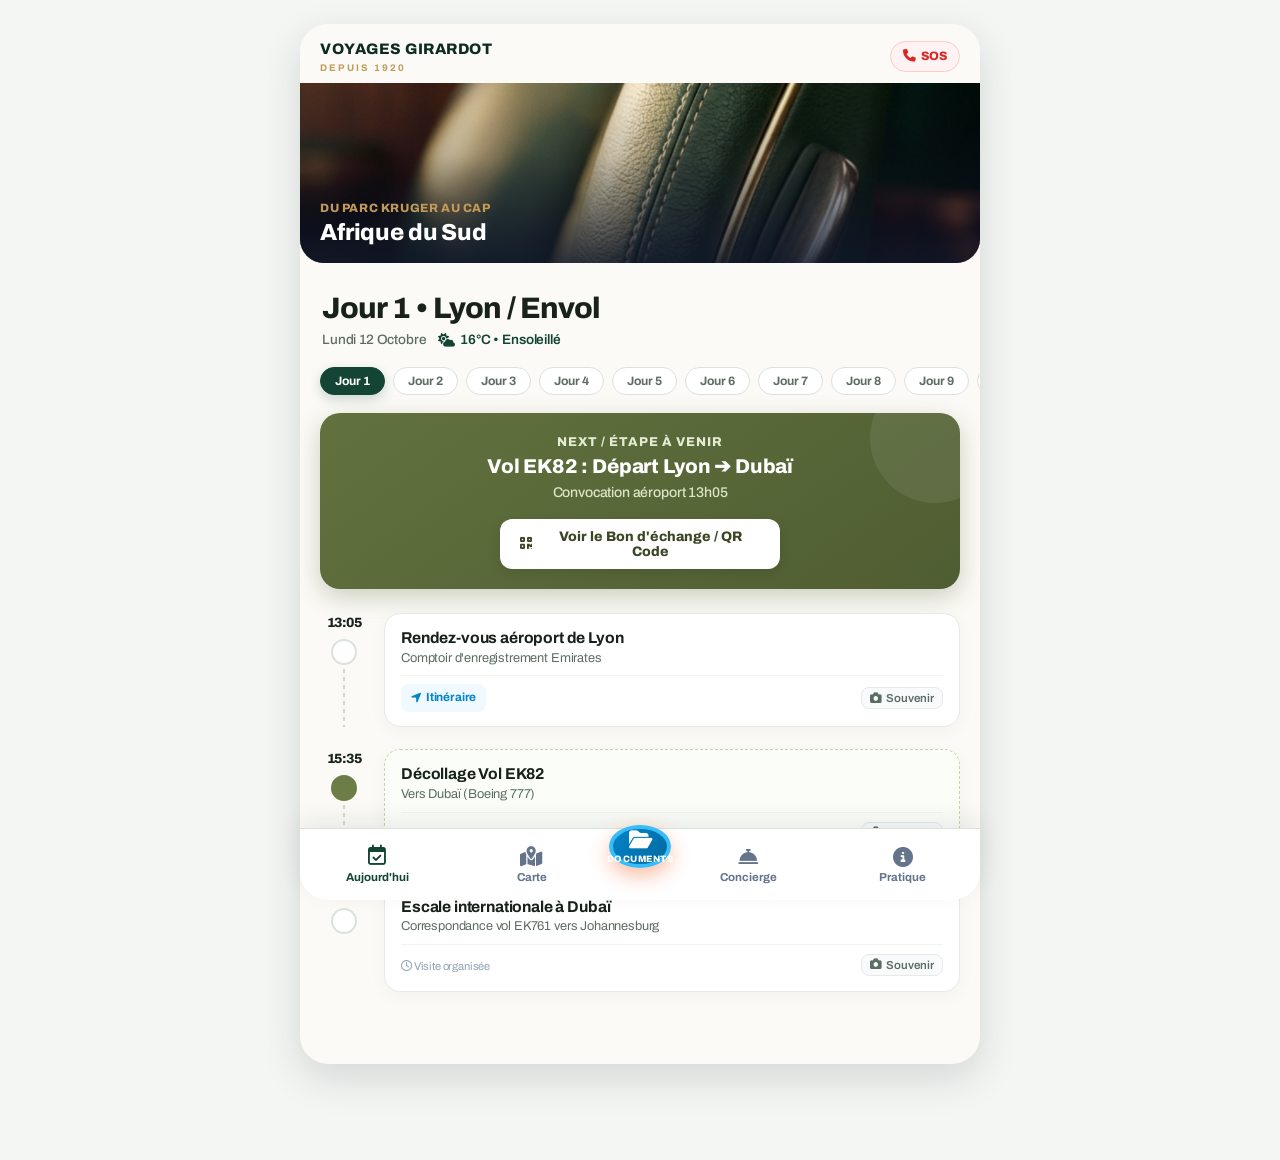
==== index.html @ b2ba8322 "feat(croisiere): integration multi-compagnies automatique (Costa, MSC, CroisiEurope, Ponant, Grands " ====
<!DOCTYPE html>
<html lang="fr">
<head>
  <meta charset="UTF-8">
  <meta name="viewport" content="width=device-width, initial-scale=1.0, maximum-scale=1.0, user-scalable=no">
  <title>Carnet de Voyage — Voyages Girardot</title>
  <link rel="manifest" href="manifest.json">
  <link rel="icon" type="image/svg+xml" href="icon-girardot.svg">
  <link rel="icon" type="image/png" sizes="192x192" href="icon-192.png">
  <link rel="apple-touch-icon" sizes="192x192" href="icon-192.png">
  <meta name="theme-color" content="#144534">
  <meta name="apple-mobile-web-app-capable" content="yes">
  <meta name="apple-mobile-web-app-status-bar-style" content="black-translucent">
  <meta name="referrer" content="no-referrer-when-downgrade">
  <link rel="preconnect" href="https://fonts.googleapis.com">
  <link rel="preconnect" href="https://fonts.gstatic.com" crossorigin>
  <link href="https://fonts.googleapis.com/css2?family=Archivo:wght@300;400;500;600;700;800&display=swap" rel="stylesheet">
  <!-- Leaflet CSS -->
  <link rel="stylesheet" href="https://unpkg.com/leaflet@1.9.4/dist/leaflet.css" />
  <!-- Font Awesome -->
  <link rel="stylesheet" href="https://cdnjs.cloudflare.com/ajax/libs/font-awesome/6.5.1/css/all.min.css" />
  <link rel="stylesheet" href="style.css">
</head>
<body>

  <div class="app-container">

    <!-- Top Minimal Branding & Emergency Row -->
    <header class="editorial-topbar">
      <a href="#" class="brand-minimal" onclick="switchMainTab('tab-today'); return false;">
        <div>
          <div class="logo-text">Voyages Girardot</div>
          <span class="logo-sub">DEPUIS 1920</span>
        </div>
      </a>
      <div class="top-right-actions">
        <a href="#sos" class="sos-badge" onclick="switchMainTab('tab-pratique'); return false;" title="Assistance et urgence 24/7">
          <i class="fa-solid fa-phone"></i> SOS
        </a>
      </div>
    </header>

    <!-- MAIN VIEWS -->
    <main>

      <!-- 1. VUE "AUJOURD'HUI" : ÉDITORIAL MAGAZINE DU JOUR (RÉFÉRENCE PHOTO) -->
      <section id="tab-today" class="tab-page-view active">
        
        <!-- Bannière Couverture Destination Générale (Haut de page) -->
        <div id="destination-hero-banner" style="display:none; position:relative; width:100%; height:180px; overflow:hidden; border-radius:0 0 24px 24px; box-shadow:var(--shadow-sm); margin-bottom:12px;">
          <img id="destination-hero-img" src="" alt="Destination" style="width:100%; height:100%; object-fit:cover;">
          <div style="position:absolute; inset:0; background:linear-gradient(to top, rgba(15,23,42,0.85) 0%, rgba(15,23,42,0.2) 60%, rgba(0,0,0,0) 100%); display:flex; flex-direction:column; justify-content:flex-end; padding:16px 20px;">
            <div id="destination-hero-sub" style="color:var(--accent-gold); font-size:0.75rem; font-weight:800; text-transform:uppercase; letter-spacing:0.05em; margin-bottom:2px;"></div>
            <h1 id="destination-hero-title" style="color:white; font-size:1.45rem; font-weight:800; margin:0; line-height:1.2;"></h1>
          </div>
        </div>

        <!-- Titre Editorial du Jour -->
        <div class="day-focus-header">
          <div>
            <h1 class="day-focus-headline" id="day-headline">Jour 1 • Lyon</h1>
            <div class="day-focus-meta">
              <span id="day-date-text">Lundi 12 Octobre</span>
              <span class="weather-pill" id="day-weather-pill"><i class="fa-solid fa-cloud-sun"></i> 22°C • 14:15</span>
            </div>
          </div>
        </div>

        <!-- Photo d'illustration de l'étape sélectionnée (Jour en cours) -->
        <div id="day-focus-photo-box" style="display:none; margin:4px 20px 14px; border-radius:16px; overflow:hidden; position:relative; max-height:220px; box-shadow:0 4px 14px rgba(0,0,0,0.08);">
          <img id="day-focus-photo-img" src="" alt="Étape" style="width:100%; height:200px; object-fit:cover; display:block;">
          <div id="day-focus-photo-caption" style="position:absolute; bottom:0; left:0; right:0; background:linear-gradient(to top, rgba(0,0,0,0.7), transparent); padding:8px 14px; color:white; font-size:0.8rem; font-weight:700;"></div>
        </div>

        <!-- Sélecteur rapide des jours -->
        <div class="day-selector-scroll" id="days-pill-strip"></div>

        <!-- Carte Événement Clé "NEXT / À VENIR" (Olive Green) -->
        <div class="next-event-card" id="next-event-box">
          <div class="next-tag">NEXT / ÉTAPE À VENIR</div>
          <h2 class="next-event-title" id="next-title">Envol pour Johannesburg</h2>
          <div class="next-event-sub" id="next-sub">Convocation à l'aéroport de Lyon (13h05)</div>
          <button class="btn-qr-action" id="btn-show-qr">
            <i class="fa-solid fa-qrcode"></i> Voir le Bon d'échange / QR Code
          </button>
        </div>

        <!-- Fil du Jour / Timeline Style Magazine -->
        <div class="timeline-stream-container" id="timeline-stream"></div>

      </section>

      <!-- 2. VUE "CIRCUIT COMPLET" (Tous les jours en un coup d'œil) -->
      <section id="tab-programme" class="tab-page-view" style="padding: 16px 20px;">
        <div style="display:flex; justify-content:space-between; align-items:center; margin-bottom:16px;">
          <h2 style="font-size:1.3rem; font-weight:800; color:var(--primary-dark);">
            <i class="fa-solid fa-route" style="color:var(--accent-gold); margin-right:6px;"></i> Circuit complet
          </h2>
          <span id="total-days-badge" style="font-size:0.75rem; background:#e2e8f0; padding:4px 10px; border-radius:12px; font-weight:700;"></span>
        </div>
        <div id="full-days-container"></div>
      </section>

      <!-- 3. VUE "MA CARTE" (Leaflet interactive + Tracé des vols) -->
      <section id="tab-carte" class="tab-page-view" style="padding: 16px 20px;">
        <div style="margin-bottom:12px;">
          <h2 style="font-size:1.3rem; font-weight:800; color:var(--primary-dark); margin-bottom:4px;">
            <i class="fa-solid fa-map-location-dot" style="color:var(--accent-gold); margin-right:6px;"></i> Carte du Voyage
          </h2>
          <p style="font-size:0.82rem; color:var(--text-muted);">
            Localisation précise des étapes, hôtels et liaisons aériennes intérieures.
          </p>
        </div>

        <div class="map-filters">
          <button class="filter-btn active" data-filter="all"><i class="fa-solid fa-layer-group"></i> Tout</button>
          <button class="filter-btn" data-filter="itinerary"><i class="fa-solid fa-route"></i> Étapes</button>
          <button class="filter-btn" data-filter="flights"><i class="fa-solid fa-plane"></i> Vols intérieurs</button>
          <button class="filter-btn" data-filter="hotels"><i class="fa-solid fa-bed"></i> Hébergement</button>
          <button class="filter-btn" data-filter="freetime"><i class="fa-solid fa-star"></i> Coups de cœur</button>
        </div>

        <div id="travel-map"></div>

        <div style="margin-top:14px; padding:12px; background:white; border-radius:var(--radius-sm); font-size:0.8rem; color:#475569; border:1px solid var(--border-light);">
          <i class="fa-solid fa-location-arrow" style="color:#0284c7; margin-right:4px;"></i>
          <strong>Guidage GPS :</strong> Cliquez sur n'importe quel repère pour lancer directement votre itinéraire sur Google Maps, Waze ou Apple Plans.
        </div>
      </section>

      <!-- 4. VUE "MES SOUVENIRS / TEMPS LIBRE" (Capture de photos et carnet) -->
      <section id="tab-souvenirs" class="tab-page-view" style="padding: 16px 20px;">
        <div style="display:flex; justify-content:space-between; align-items:center; margin-bottom:12px;">
          <h2 style="font-size:1.3rem; font-weight:800; color:var(--primary-dark);">
            <i class="fa-solid fa-images" style="color:var(--accent-gold); margin-right:6px;"></i> Mes Souvenirs
          </h2>
          <button id="add-souvenir-btn" class="btn-entry-gps" style="background:var(--primary-color); color:white; padding:6px 14px;">
            <i class="fa-solid fa-camera"></i> Ajouter une photo
          </button>
        </div>
        <p style="font-size:0.82rem; color:var(--text-muted); margin-bottom:16px;">
          Vos clichés et anecdotes capturés pendant votre périple (conservés sur votre smartphone).
        </p>

        <!-- Zone de saisie d'un nouveau souvenir -->
        <input type="file" id="camera-file-input" accept="image/*" style="display:none;">

        <!-- Galerie des souvenirs -->
        <div class="souvenirs-grid" id="souvenirs-list"></div>

        <!-- Coups de cœur & Suggestions temps libre -->
        <h3 style="font-size:1.1rem; font-weight:800; color:var(--primary-dark); margin:28px 0 10px;">
          <i class="fa-solid fa-heart" style="color:#ef4444; margin-right:6px;"></i> Coups de cœur de nos guides
        </h3>
        <div id="freetime-compact-container"></div>
      </section>

      <!-- 5. VUE "CONCIERGERIE IA & TEMPS LIBRE" (100% Hors-Ligne & Embarquée) -->
      <section id="tab-conciergerie" class="tab-page-view" style="padding: 16px 20px;">
        
        <div class="concierge-hero-header">
          <span class="concierge-badge"><i class="fa-solid fa-sparkles"></i> Service Concierge Girardot</span>
          <h2 style="font-size:1.45rem; font-weight:800; line-height:1.2; margin-bottom:4px;">Conciergerie Personnelle</h2>
          <p style="font-size:0.84rem; color:#d1e0d7;">
            Recommandations sur-mesure de nos guides pour vos moments de liberté.
          </p>
        </div>

        <div class="concierge-offline-notice">
          <i class="fa-solid fa-shield-halved"></i>
          <span>100% Embarqué • Fonctionne sans connexion Internet</span>
        </div>

        <!-- Barre de Recherche Intelligente (Voix & Texte) -->
        <div style="background:white; border-radius:18px; padding:6px 8px 6px 14px; box-shadow:var(--shadow-subtle); border:1px solid var(--border-color); display:flex; align-items:center; gap:8px; margin-bottom:14px;">
          <i class="fa-solid fa-magnifying-glass" style="color:var(--text-muted); font-size:0.95rem;"></i>
          <input type="text" id="concierge-query-input" placeholder="Ex: Restaurant de poissons demain soir à 19h..." style="border:none; outline:none; font-family:inherit; font-size:0.86rem; flex:1; background:transparent;">
          <button id="concierge-mic-btn" style="background:#f1f5f9; border:none; width:36px; height:36px; border-radius:50%; color:var(--primary-color); display:flex; align-items:center; justify-content:center; cursor:pointer;" title="Parler au micro">
            <i class="fa-solid fa-microphone"></i>
          </button>
          <button id="concierge-send-btn" style="background:var(--primary-color); border:none; width:36px; height:36px; border-radius:50%; color:white; display:flex; align-items:center; justify-content:center; cursor:pointer;" title="Envoyer">
            <i class="fa-solid fa-arrow-right"></i>
          </button>
        </div>

        <!-- Suggestion de questions rapides -->
        <div id="concierge-quick-suggestions" style="display:flex; gap:6px; overflow-x:auto; padding-bottom:8px; margin-bottom:14px; scrollbar-width:none;">
          <button class="day-pill-btn" style="font-size:0.72rem; padding:4px 10px;" onclick="setConciergeExample('Comment prendre le métro et acheter un pass transport ?')">🚇 Métro, Bus & Pass</button>
          <button class="day-pill-btn" style="font-size:0.72rem; padding:4px 10px;" onclick="setConciergeExample('Où manger le meilleur burger ?')">🍔 Meilleur Burger</button>
          <button class="day-pill-btn" style="font-size:0.72rem; padding:4px 10px;" onclick="setConciergeExample('Trouver un restaurant végétarien ou végane')">🥗 Végétarien & Bio</button>
          <button class="day-pill-btn" style="font-size:0.72rem; padding:4px 10px;" onclick="setConciergeExample('Un restaurant asiatique ou des dim sum')">🥢 Asiatique & Dim Sum</button>
          <button class="day-pill-btn" style="font-size:0.72rem; padding:4px 10px;" onclick="setConciergeExample('Une table gastronomique ou étoilée')">⭐ Gastronomique / Étoilé</button>
          <button class="day-pill-btn" style="font-size:0.72rem; padding:4px 10px;" onclick="setConciergeExample('Où manger du poisson ou des fruits de mer ?')">🐟 Poissons & Fruits de mer</button>
          <button class="day-pill-btn" style="font-size:0.72rem; padding:4px 10px;" onclick="setConciergeExample('Où trouver un rooftop avec vue ?')">🍸 Rooftop avec vue</button>
        </div>

        <!-- Bulle d'accueil IA -->
        <div class="concierge-welcome-bubble" id="concierge-main-bubble">
          <div class="concierge-avatar">
            <i class="fa-solid fa-robot"></i>
          </div>
          <div>
            <div class="concierge-prompt-title" id="concierge-welcome-title">Comment puis-je vous aider ?</div>
            <div class="concierge-prompt-sub" id="concierge-welcome-sub">
              Posez votre question à voix haute ou par écrit, ou explorez nos sélections ci-dessous :
            </div>
          </div>
        </div>

        <!-- Thématiques clés -->
        <div class="concierge-themes-grid" id="concierge-themes-list"></div>

        <!-- Résultats de la conciergerie -->
        <div id="concierge-results-container" style="display:none;">
          <div style="display:flex; justify-content:space-between; align-items:center; margin-bottom:12px;">
            <h3 id="concierge-results-title" style="font-size:1.1rem; font-weight:800; color:var(--primary-dark);"></h3>
            <button onclick="resetConciergeView()" class="btn-entry-gps" style="background:#f1f5f9; color:#475569; font-size:0.75rem;">
              <i class="fa-solid fa-arrow-left"></i> Retour
            </button>
          </div>
          <div id="concierge-places-list"></div>
        </div>

      </section>

      <!-- 7. VUE "VOS DOCUMENTS DE VOYAGE" (Billets, Vouchers, Passeport, Visa & Scanner) -->
      <section id="tab-documents" class="tab-page-view" style="padding: 16px 20px;">
        <div style="display:flex; justify-content:space-between; align-items:center; margin-bottom:12px; flex-wrap:wrap; gap:10px;">
          <div>
            <h2 style="font-size:1.35rem; font-weight:800; color:var(--primary-dark); margin:0;">
              <i class="fa-solid fa-folder-closed" style="color:var(--accent-gold); margin-right:8px;"></i> Vos Documents de Voyage
            </h2>
            <p style="font-size:0.82rem; color:var(--text-muted); margin:3px 0 0;">
              Billets d'avion, vouchers agence et vos pièces d'identité 100% hors-ligne.
            </p>
          </div>
          <button type="button" onclick="triggerClientDocScanner()" class="btn-entry-gps" style="background:#0284c7; color:white; padding:8px 16px; font-size:0.85rem; border:none; cursor:pointer; box-shadow:0 4px 12px rgba(2,132,199,0.3);">
            <i class="fa-solid fa-camera"></i> Scanner / Ajouter
          </button>
        </div>

        <!-- FILTRES PAR CATÉGORIE -->
        <div class="doc-filter-strip" style="display:flex; gap:8px; overflow-x:auto; padding-bottom:8px; margin-bottom:16px;">
          <button class="doc-filter-pill active" data-filter="all" onclick="filterClientDocuments('all')">Tous (<span id="count-docs-all">0</span>)</button>
          <button class="doc-filter-pill" data-filter="agency" onclick="filterClientDocuments('agency')">Voyage & Agence (<span id="count-docs-agency">0</span>)</button>
          <button class="doc-filter-pill" data-filter="flight" onclick="filterClientDocuments('flight')">✈️ Vols (<span id="count-docs-flight">0</span>)</button>
          <button class="doc-filter-pill" data-filter="voucher" onclick="filterClientDocuments('voucher')">🏨 Bons d'échange (<span id="count-docs-voucher">0</span>)</button>
          <button class="doc-filter-pill" data-filter="identity" onclick="filterClientDocuments('identity')">🛂 Passeport / CNI (<span id="count-docs-identity">0</span>)</button>
          <button class="doc-filter-pill" data-filter="visa" onclick="filterClientDocuments('visa')">📋 Visas (<span id="count-docs-visa">0</span>)</button>
          <button class="doc-filter-pill" data-filter="ticket" onclick="filterClientDocuments('ticket')">🎟️ Billets d'entrée (<span id="count-docs-ticket">0</span>)</button>
        </div>

        <!-- LISTE DES DOCUMENTS -->
        <div id="client-documents-list"></div>

        <!-- Input caché pour la prise de vue / import fichier du client -->
        <input type="file" id="client-doc-file-input" accept="image/*,.pdf" capture="environment" style="display:none;" onchange="handleClientDocFileSelected(event)">
      </section>

      <!-- 6. VUE "PRATIQUE & URGENCES" (Hôtels, Vols, Contacts SOS) -->
      <section id="tab-pratique" class="tab-page-view" style="padding: 16px 20px;">
        <h2 style="font-size:1.3rem; font-weight:800; color:var(--primary-dark); margin-bottom:16px;">
          <i class="fa-solid fa-circle-info" style="color:var(--accent-gold); margin-right:6px;"></i> Informations & Urgences
        </h2>
        
        <div id="alert-banner-box"></div>
        <div id="contacts-container"></div>
        <div id="flights-container" style="margin-top:20px;"></div>
        <div id="hotels-container" style="margin-top:20px;"></div>
        <div id="practical-container" style="margin-top:20px;"></div>
      </section>

    </main>

    <!-- FLOATING MAGAZINE BOTTOM NAVIGATION BAR -->
    <nav class="magazine-bottom-nav">
      <button class="nav-tab-btn active" data-tab="tab-today">
        <i class="fa-regular fa-calendar-check"></i>
        <span>Aujourd'hui</span>
      </button>

      <button class="nav-tab-btn" data-tab="tab-carte">
        <i class="fa-solid fa-map-location-dot"></i>
        <span>Carte</span>
      </button>

      <!-- Bouton central Documents de Voyage (Accès direct Billets & Scanner) -->
      <div class="center-capture-wrapper">
        <button class="center-capture-btn nav-tab-btn" data-tab="tab-documents" title="Vos Billets & Documents" style="border-color:#38bdf8; background:linear-gradient(135deg, #0284c7 0%, #0369a1 100%);">
          <i class="fa-solid fa-folder-open" style="font-size:1.3rem;"></i>
          <span>DOCUMENTS</span>
        </button>
      </div>

      <button class="nav-tab-btn" data-tab="tab-conciergerie">
        <i class="fa-solid fa-bell-concierge"></i>
        <span>Concierge</span>
      </button>

      <button class="nav-tab-btn" data-tab="tab-pratique">
        <i class="fa-solid fa-circle-info"></i>
        <span>Pratique</span>
      </button>
    </nav>

    <!-- QR CODE / VOUCHER MODAL DIALOG -->
    <div class="qr-modal-backdrop" id="qr-modal">
      <div class="qr-modal-sheet">
        <h3 id="qr-modal-title">Votre Bon de Voyage</h3>
        <p id="qr-modal-sub">Présentez ce QR Code au guide ou au comptoir d'enregistrement</p>
        <div class="qr-box">
          <img id="qr-modal-img" src="" alt="QR Code d'accès">
        </div>
        <button class="btn-close-modal" onclick="closeQrModal()">Fermer</button>
      </div>
    </div>

    <!-- TRANSIT / METRO MAP FULLSCREEN LIGHTBOX MODAL -->
    <div class="qr-modal-backdrop" id="transit-map-modal" onclick="if(event.target === this) closeTransitMapModal()" style="display:none; z-index:9999; background:rgba(15,23,42,0.85); backdrop-filter:blur(6px); align-items:center; justify-content:center; padding:12px;">
      <div style="background:#ffffff; border-radius:18px; width:100%; max-width:960px; max-height:92vh; display:flex; flex-direction:column; overflow:hidden; box-shadow:0 25px 50px -12px rgba(0,0,0,0.4);">
        <div style="display:flex; justify-content:space-between; align-items:center; padding:14px 20px; background:#0f172a; color:#ffffff; border-bottom:1px solid #334155;">
          <div style="display:flex; align-items:center; gap:10px;">
            <div style="background:#0284c7; width:34px; height:34px; border-radius:8px; display:flex; align-items:center; justify-content:center; color:#ffffff;">
              <i class="fa-solid fa-train-subway"></i>
            </div>
            <div>
              <h4 id="transit-map-modal-title" style="margin:0; font-size:1.05rem; font-weight:800; color:#ffffff;">Plan du Réseau de Métro & Transports</h4>
              <p style="margin:0; font-size:0.75rem; color:#94a3b8;">Consultez les lignes ou téléchargez le plan pour votre voyage hors-ligne</p>
            </div>
          </div>
          <div style="display:flex; align-items:center; gap:10px;">
            <a id="transit-map-modal-download-btn" href="#" download="plan-transports.png" target="_blank" rel="noopener noreferrer" class="btn-primary" style="background:#059669; color:#ffffff; text-decoration:none; padding:8px 14px; font-size:0.82rem; font-weight:700; border-radius:8px; display:inline-flex; align-items:center; gap:6px;">
              <i class="fa-solid fa-download"></i> Télécharger le plan
            </a>
            <button onclick="closeTransitMapModal()" style="background:#334155; border:none; color:#ffffff; width:34px; height:34px; border-radius:8px; cursor:pointer; font-size:1.1rem; display:flex; align-items:center; justify-content:center;">
              <i class="fa-solid fa-xmark"></i>
            </button>
          </div>
        </div>
        <div style="overflow:auto; padding:16px; background:#f8fafc; text-align:center; flex:1; max-height:calc(92vh - 75px); display:flex; align-items:center; justify-content:center;">
          <img id="transit-map-modal-img" src="" alt="Plan du métro" style="max-width:100%; height:auto; border-radius:10px; box-shadow:0 4px 15px rgba(0,0,0,0.08); object-fit:contain; cursor:zoom-in;" onclick="this.style.maxWidth = this.style.maxWidth === '100%' ? '200%' : '100%';" title="Cliquez pour zoomer / dézoomer">
        </div>
      </div>
    </div>

    <!-- DOCUMENT PREVIEW & FULLSCREEN QR LIGHTBOX MODAL -->
    <div class="qr-modal-backdrop" id="doc-viewer-modal" onclick="if(event.target === this) closeDocViewerModal()" style="display:none; z-index:9999; background:rgba(15,23,42,0.85); backdrop-filter:blur(6px); align-items:center; justify-content:center; padding:12px;">
      <div style="background:#ffffff; border-radius:18px; width:100%; max-width:620px; max-height:92vh; display:flex; flex-direction:column; overflow:hidden; box-shadow:0 25px 50px -12px rgba(0,0,0,0.4);">
        <div style="display:flex; justify-content:space-between; align-items:center; padding:14px 20px; background:#0f172a; color:#ffffff; border-bottom:1px solid #334155;">
          <div style="display:flex; align-items:center; gap:10px;">
            <div id="doc-modal-icon-badge" style="background:#0284c7; width:34px; height:34px; border-radius:8px; display:flex; align-items:center; justify-content:center; color:#ffffff;">
              <i class="fa-solid fa-ticket"></i>
            </div>
            <div>
              <h4 id="doc-modal-title" style="margin:0; font-size:1.05rem; font-weight:800; color:#ffffff;">Détails du Document</h4>
              <p id="doc-modal-sub" style="margin:0; font-size:0.75rem; color:#94a3b8;">Référence et titre de transport</p>
            </div>
          </div>
          <button onclick="closeDocViewerModal()" style="background:#334155; border:none; color:#ffffff; width:34px; height:34px; border-radius:8px; cursor:pointer; font-size:1.1rem; display:flex; align-items:center; justify-content:center;">
            <i class="fa-solid fa-xmark"></i>
          </button>
        </div>

        <div style="overflow-y:auto; padding:20px; background:#f8fafc; flex:1;">
          <!-- QR Code haute visibilité pour scanner au contrôle -->
          <div id="doc-modal-qr-container" style="background:white; border:1px solid #e2e8f0; border-radius:16px; padding:16px; text-align:center; margin-bottom:16px; box-shadow:0 2px 8px rgba(0,0,0,0.04);">
            <div style="font-size:0.75rem; font-weight:800; color:#0284c7; text-transform:uppercase; letter-spacing:0.5px; margin-bottom:6px;">
              <i class="fa-solid fa-qrcode"></i> À présenter aux bornes et contrôles
            </div>
            <img id="doc-modal-qr-img" src="" alt="QR Code" style="width:200px; height:200px; max-width:100%; border:1px solid #cbd5e1; border-radius:8px; padding:6px; background:white;">
            <div id="doc-modal-qr-text" style="font-family:monospace; font-size:0.8rem; font-weight:700; color:#334155; margin-top:6px; word-break:break-all;"></div>
          </div>

          <!-- Aperçu fichier ou photo jointe -->
          <div id="doc-modal-file-container" style="display:none; background:white; border:1px solid #e2e8f0; border-radius:16px; padding:12px; text-align:center; margin-bottom:16px;">
            <div style="font-size:0.75rem; font-weight:700; color:#64748b; margin-bottom:8px;">Document / Pièce jointe :</div>
            
            <!-- Affichage Image -->
            <img id="doc-modal-file-img" src="" alt="Aperçu document" style="max-width:100%; max-height:280px; border-radius:8px; object-fit:contain; cursor:zoom-in; display:none;" onclick="this.style.maxHeight = this.style.maxHeight === '280px' ? 'none' : '280px';" title="Cliquez pour agrandir">

            <!-- Affichage PDF / Fichier non-image -->
            <div id="doc-modal-pdf-box" style="display:none; padding:16px; background:#f8fafc; border-radius:10px; border:1px dashed #cbd5e1;">
              <i class="fa-solid fa-file-pdf" style="font-size:3rem; color:#dc2626; margin-bottom:10px; display:block;"></i>
              <div id="doc-modal-pdf-filename" style="font-weight:700; font-size:0.9rem; color:#1e293b; margin-bottom:8px;">Document PDF officiel</div>
              <button type="button" id="doc-modal-open-pdf-btn" class="btn-entry-gps" style="background:#0284c7; color:white; font-size:0.82rem; padding:6px 14px; border:none; cursor:pointer;">
                <i class="fa-solid fa-arrow-up-right-from-square"></i> Ouvrir en plein écran
              </button>
            </div>
          </div>

          <!-- Informations détaillées -->
          <div style="background:white; border:1px solid #e2e8f0; border-radius:16px; padding:14px; font-size:0.85rem; color:#334155; line-height:1.6;">
            <div id="doc-modal-beneficiary-row" style="margin-bottom:6px;"><strong>Bénéficiaire :</strong> <span id="doc-modal-beneficiary"></span></div>
            <div id="doc-modal-date-row" style="margin-bottom:6px;"><strong>Date / Validité :</strong> <span id="doc-modal-date"></span></div>
            <div id="doc-modal-notes-row" style="margin-bottom:6px;"><strong>Instructions :</strong> <span id="doc-modal-notes" style="color:#0f172a;"></span></div>
          </div>
        </div>

        <div style="padding:12px 20px; background:#ffffff; border-top:1px solid #e2e8f0; display:flex; justify-content:space-between; align-items:center; gap:10px;">
          <button id="doc-modal-delete-btn" type="button" style="display:none; background:#fee2e2; color:#dc2626; border:none; padding:8px 14px; border-radius:8px; font-weight:700; font-size:0.8rem; cursor:pointer;">
            <i class="fa-solid fa-trash"></i> Supprimer
          </button>
          <div style="display:flex; gap:8px; margin-left:auto;">
            <a id="doc-modal-download-btn" href="#" download="" target="_blank" rel="noopener noreferrer" class="btn-entry-gps" style="background:#059669; color:white; font-size:0.8rem; padding:8px 14px; text-decoration:none; display:none;">
              <i class="fa-solid fa-download"></i> Télécharger
            </a>
            <button onclick="closeDocViewerModal()" class="btn-entry-gps" style="background:#f1f5f9; color:#475569; font-size:0.8rem; padding:8px 16px; border:none; cursor:pointer;">
              Fermer
            </button>
          </div>
        </div>
      </div>
    </div>

    <!-- MODAL AJOUT / SCANNER DOCUMENT CLIENT -->
    <div class="qr-modal-backdrop" id="doc-add-modal" onclick="if(event.target === this) closeDocAddModal()" style="display:none; z-index:9999; background:rgba(15,23,42,0.85); backdrop-filter:blur(6px); align-items:center; justify-content:center; padding:12px;">
      <div style="background:#ffffff; border-radius:18px; width:100%; max-width:540px; max-height:92vh; display:flex; flex-direction:column; overflow:hidden; box-shadow:0 25px 50px -12px rgba(0,0,0,0.4);">
        <div style="display:flex; justify-content:space-between; align-items:center; padding:14px 20px; background:#0284c7; color:#ffffff;">
          <div style="display:flex; align-items:center; gap:8px;">
            <i class="fa-solid fa-camera" style="font-size:1.2rem;"></i>
            <div>
              <h4 style="margin:0; font-size:1.05rem; font-weight:800; color:#ffffff;">Ajouter un Document Personnel</h4>
              <p style="margin:0; font-size:0.75rem; color:#e0f2fe;">Reconnaissance automatique et sauvegarde 100% hors-ligne</p>
            </div>
          </div>
          <button onclick="closeDocAddModal()" style="background:rgba(255,255,255,0.2); border:none; color:#ffffff; width:30px; height:30px; border-radius:50%; cursor:pointer;">
            <i class="fa-solid fa-xmark"></i>
          </button>
        </div>

        <div style="overflow-y:auto; padding:20px; background:#f8fafc; flex:1;">
          <!-- Aperçu du scan / photo -->
          <div id="add-doc-preview-box" style="margin-bottom:14px; text-align:center; background:#ffffff; border:1px solid #cbd5e1; border-radius:12px; padding:10px;">
            <img id="add-doc-preview-img" src="" alt="Aperçu" style="max-height:160px; max-width:100%; border-radius:8px; object-fit:contain;">
          </div>

          <!-- Notification détection auto -->
          <div id="add-doc-ai-badge" style="background:#ecfdf5; border:1px solid #a7f3d0; color:#065f46; border-radius:10px; padding:8px 12px; font-size:0.78rem; font-weight:700; margin-bottom:12px; display:flex; align-items:center; gap:6px;">
            <i class="fa-solid fa-wand-magic-sparkles"></i> Type détecté automatiquement : <span id="add-doc-detected-label">Passeport</span>
          </div>

          <div style="margin-bottom:12px;">
            <label style="font-size:0.8rem; font-weight:700; color:#334155;">Type de document :</label>
            <select id="add-doc-type" class="form-control" style="font-size:0.85rem;" onchange="onManualDocTypeChange(this.value)">
              <option value="identity">🛂 Pièce d'identité (Passeport / CNI)</option>
              <option value="visa">📋 Visa électronique / Autorisation (ESTA, e-Visa)</option>
              <option value="flight">✈️ Billet d'avion / Carte d'embarquement</option>
              <option value="ticket">🎟️ Billet d'entrée / Réservation musée</option>
              <option value="voucher">🏨 Bon d'échange hôtel / véhicule</option>
              <option value="other">📁 Autre document personnel (Assurance, permis...)</option>
            </select>
          </div>

          <div style="margin-bottom:12px;">
            <label style="font-size:0.8rem; font-weight:700; color:#334155;">Titre ou Nom du document :</label>
            <input type="text" id="add-doc-title" class="form-control" placeholder="Ex: Mon Passeport biométrique" style="font-size:0.85rem;">
          </div>

          <div style="display:flex; gap:10px; margin-bottom:12px;">
            <div style="flex:1;">
              <label style="font-size:0.8rem; font-weight:700; color:#334155;">N° de document / Référence :</label>
              <input type="text" id="add-doc-ref" class="form-control" placeholder="Ex: 24AB12345" style="font-size:0.85rem;">
            </div>
            <div style="flex:1;">
              <label style="font-size:0.8rem; font-weight:700; color:#334155;">Date de validité / Expiration :</label>
              <input type="text" id="add-doc-date" class="form-control" placeholder="Ex: Expire le 15/05/2030" style="font-size:0.85rem;">
            </div>
          </div>

          <div style="margin-bottom:12px;">
            <label style="font-size:0.8rem; font-weight:700; color:#334155;">Code QR ou Code-barres associé (optionnel) :</label>
            <input type="text" id="add-doc-qr" class="form-control" placeholder="Texte extrait ou scanné pour afficher le QR" style="font-size:0.85rem;">
          </div>

          <div>
            <label style="font-size:0.8rem; font-weight:700; color:#334155;">Notes & Rappels personnels :</label>
            <input type="text" id="add-doc-notes" class="form-control" placeholder="Ex: Original rangé dans le sac cabine" style="font-size:0.85rem;">
          </div>
        </div>

        <div style="padding:14px 20px; background:#ffffff; border-top:1px solid #e2e8f0; display:flex; justify-content:flex-end; gap:10px;">
          <button type="button" onclick="closeDocAddModal()" class="btn-secondary" style="font-size:0.82rem; padding:8px 16px;">
            Annuler
          </button>
          <button type="button" onclick="saveNewClientDocument()" class="btn-entry-gps" style="background:#0284c7; color:white; font-size:0.85rem; padding:8px 20px; border:none; cursor:pointer; font-weight:700;">
            <i class="fa-solid fa-floppy-disk"></i> Enregistrer dans mon carnet
          </button>
        </div>
      </div>
    </div>

  </div>

  <!-- Leaflet JS -->
  <script src="https://unpkg.com/leaflet@1.9.4/dist/leaflet.js"></script>
  <!-- Data & Application Logic -->
  <script src="voyages/index_voyages.js"></script>
  <script src="data.js"></script>
  <script src="cruise_fleet.js"></script>
  <script src="app.js"></script>
</body>
</html>
---- style.css ----
:root {
  --primary-color: #144534;       /* Girardot signature deep forest green */
  --primary-light: #236c53;
  --primary-olive: #6c7d47;       /* Olive tone inspired by screenshot banner */
  --primary-olive-dark: #4b5830;
  --primary-dark: #0d2c21;
  --accent-gold: #c29958;         /* Elegant warm heritage gold */
  --accent-gold-light: #f7f1e6;
  --bg-app: #f4f6f4;
  --bg-card: #ffffff;
  --bg-sand: #fbfaf6;            /* Warm editorial paper tone */
  --text-main: #18221b;
  --text-muted: #5e6d63;
  --border-light: #e6eae6;
  --border-color: #dbe2dc;
  --orange-capture: #ff6a2b;
  --teal-ring: #06b6d4;
  --radius-xs: 8px;
  --radius-sm: 12px;
  --radius-md: 18px;
  --radius-lg: 26px;
  --radius-pill: 9999px;
  --shadow-subtle: 0 4px 18px rgba(15, 35, 25, 0.04);
  --shadow-card: 0 10px 30px rgba(15, 35, 25, 0.07);
  --shadow-float: 0 14px 40px rgba(15, 35, 25, 0.14);
}

* {
  box-sizing: border-box;
  margin: 0;
  padding: 0;
  font-family: 'Archivo', -apple-system, BlinkMacSystemFont, "Segoe UI", Roboto, sans-serif;
  -webkit-tap-highlight-color: transparent;
}

body {
  background-color: var(--bg-app);
  color: var(--text-main);
  line-height: 1.5;
  padding-bottom: 96px;
  min-height: 100vh;
  letter-spacing: -0.01em;
}

/* App Container */
.app-container {
  max-width: 680px; /* Refined magazine smartphone/tablet proportion */
  margin: 0 auto;
  position: relative;
  background-color: var(--bg-sand);
  min-height: 100vh;
  box-shadow: var(--shadow-float);
}

/* Minimal Top Branding bar */
.editorial-topbar {
  padding: 14px 20px 8px;
  display: flex;
  justify-content: space-between;
  align-items: center;
  background: var(--bg-sand);
  position: sticky;
  top: 0;
  z-index: 999;
}

.brand-minimal {
  display: flex;
  align-items: center;
  gap: 8px;
  text-decoration: none;
  color: var(--primary-dark);
}

.brand-minimal .logo-text {
  font-size: 0.95rem;
  font-weight: 800;
  letter-spacing: 0.5px;
  text-transform: uppercase;
}

.brand-minimal .logo-sub {
  font-size: 0.6rem;
  letter-spacing: 2px;
  color: var(--accent-gold);
  font-weight: 700;
  display: block;
}

.top-right-actions {
  display: flex;
  align-items: center;
  gap: 8px;
}

.sos-badge {
  background: #fef2f2;
  border: 1px solid #fecaca;
  color: #dc2626;
  font-size: 0.76rem;
  font-weight: 800;
  padding: 5px 12px;
  border-radius: var(--radius-pill);
  display: inline-flex;
  align-items: center;
  gap: 6px;
  text-decoration: none;
  transition: transform 0.15s ease, background 0.15s;
}

.sos-badge:hover {
  background: #fee2e2;
  transform: scale(1.03);
}

.sos-badge i {
  font-size: 0.8rem;
}

.admin-icon-btn {
  background: white;
  border: 1px solid var(--border-color);
  color: var(--text-muted);
  width: 30px;
  height: 30px;
  border-radius: 50%;
  display: flex;
  align-items: center;
  justify-content: center;
  font-size: 0.8rem;
  text-decoration: none;
}

/* DAY TITLE EDITORIAL HEADER (Inspiré de la photo utilisateur) */
.day-focus-header {
  padding: 16px 22px 10px;
  display: flex;
  justify-content: space-between;
  align-items: flex-start;
}

.day-focus-headline {
  font-size: 1.85rem;
  font-weight: 800;
  color: var(--text-main);
  line-height: 1.15;
  letter-spacing: -0.03em;
}

.day-focus-meta {
  font-size: 0.85rem;
  font-weight: 500;
  color: var(--text-muted);
  margin-top: 5px;
  display: flex;
  align-items: center;
  gap: 12px;
  flex-wrap: wrap;
}

.weather-pill {
  display: inline-flex;
  align-items: center;
  gap: 5px;
  color: var(--primary-color);
  font-weight: 600;
}

/* Day Selector Strip (Pour changer de jour si souhaité) */
.day-selector-scroll {
  display: flex;
  gap: 8px;
  padding: 6px 20px 14px;
  overflow-x: auto;
  scrollbar-width: none;
  -webkit-overflow-scrolling: touch;
}

.day-selector-scroll::-webkit-scrollbar {
  display: none;
}

.day-pill-btn {
  border: 1px solid var(--border-color);
  background: white;
  color: var(--text-muted);
  font-size: 0.76rem;
  font-weight: 700;
  padding: 6px 14px;
  border-radius: var(--radius-pill);
  cursor: pointer;
  white-space: nowrap;
  transition: all 0.2s ease;
}

.day-pill-btn.active {
  background: var(--primary-color);
  border-color: var(--primary-color);
  color: white;
  box-shadow: 0 4px 12px rgba(20, 69, 52, 0.2);
}

/* "NEXT / À VENIR" HERO CARD (Copie conforme style magazine de la photo) */
.next-event-card {
  margin: 4px 20px 20px;
  background: linear-gradient(145deg, #62723e 0%, #4f5d32 100%);
  color: white;
  border-radius: 20px;
  padding: 20px 22px;
  box-shadow: 0 8px 24px rgba(79, 93, 50, 0.28);
  text-align: center;
  position: relative;
  overflow: hidden;
}

.next-event-card::before {
  content: '';
  position: absolute;
  top: -40px;
  right: -40px;
  width: 130px;
  height: 130px;
  background: rgba(255, 255, 255, 0.08);
  border-radius: 50%;
}

.next-tag {
  font-size: 0.8rem;
  font-weight: 800;
  letter-spacing: 1px;
  text-transform: uppercase;
  color: #e5ecd3;
  margin-bottom: 2px;
}

.next-event-title {
  font-size: 1.25rem;
  font-weight: 800;
  margin-bottom: 4px;
  line-height: 1.2;
}

.next-event-sub {
  font-size: 0.88rem;
  color: #dce5c7;
  margin-bottom: 16px;
  font-weight: 500;
}

.btn-qr-action {
  background: #ffffff;
  color: #3b4624;
  border: none;
  font-size: 0.86rem;
  font-weight: 800;
  padding: 10px 20px;
  border-radius: var(--radius-sm);
  display: inline-flex;
  align-items: center;
  justify-content: center;
  gap: 8px;
  cursor: pointer;
  box-shadow: 0 4px 12px rgba(0,0,0,0.1);
  transition: transform 0.15s ease;
  width: 100%;
  max-width: 280px;
}

.btn-qr-action:active {
  transform: scale(0.98);
}

/* EDITORIAL TIMELINE STREAM */
.timeline-stream-container {
  padding: 4px 20px 30px;
}

.timeline-entry {
  display: flex;
  gap: 16px;
  position: relative;
  margin-bottom: 22px;
}

/* Ligne pointillée verticale */
.timeline-track-col {
  display: flex;
  flex-direction: column;
  align-items: center;
  width: 48px;
  flex-shrink: 0;
}

.timeline-time-label {
  font-size: 0.84rem;
  font-weight: 800;
  color: var(--text-main);
  margin-bottom: 6px;
  letter-spacing: -0.02em;
}

.timeline-node-icon {
  width: 26px;
  height: 26px;
  border-radius: 50%;
  display: flex;
  align-items: center;
  justify-content: center;
  font-size: 12px;
  background: white;
  border: 2px solid var(--border-color);
  color: var(--primary-olive);
  z-index: 2;
  transition: all 0.2s ease;
}

.timeline-node-icon.done {
  background: #eef7ee;
  border-color: #62723e;
  color: #62723e;
}

.timeline-node-icon.next {
  border: 2px solid var(--primary-olive);
  background: var(--primary-olive);
  color: white;
  animation: pulse-node 2.2s infinite;
}

@keyframes pulse-node {
  0%, 100% { box-shadow: 0 0 0 0 rgba(98, 114, 62, 0.4); }
  50% { box-shadow: 0 0 0 7px rgba(98, 114, 62, 0); }
}

.timeline-line-stem {
  flex: 1;
  width: 2px;
  background-image: linear-gradient(to bottom, #cfd8cf 50%, transparent 50%);
  background-size: 2px 8px;
  margin-top: 4px;
}

/* Timeline Content Card */
.timeline-content-card {
  flex: 1;
  background: white;
  border-radius: 16px;
  border: 1px solid var(--border-light);
  padding: 14px 16px;
  box-shadow: var(--shadow-subtle);
  position: relative;
}

.timeline-content-card.featured-next {
  border-color: #c7d5a5;
  background: #fbfdf9;
  border-style: dashed;
}

.entry-title {
  font-size: 0.98rem;
  font-weight: 700;
  color: var(--text-main);
  line-height: 1.25;
  margin-bottom: 2px;
}

.entry-subtitle {
  font-size: 0.8rem;
  color: var(--text-muted);
  line-height: 1.4;
  margin-bottom: 8px;
}

.entry-photo-wrapper {
  margin: 10px 0 6px;
  border-radius: 12px;
  overflow: hidden;
  height: 130px;
  position: relative;
  background: #e2e8f0;
}

.entry-photo-wrapper img {
  width: 100%;
  height: 100%;
  object-fit: cover;
  display: block;
}

.entry-actions-row {
  display: flex;
  align-items: center;
  justify-content: space-between;
  margin-top: 8px;
  padding-top: 8px;
  border-top: 1px solid #f1f4f1;
}

.btn-entry-gps {
  color: #0284c7;
  background: #f0f9ff;
  border: none;
  font-size: 0.74rem;
  font-weight: 700;
  padding: 5px 10px;
  border-radius: var(--radius-xs);
  text-decoration: none;
  display: inline-flex;
  align-items: center;
  gap: 5px;
}

.btn-entry-note {
  color: var(--text-muted);
  background: #f8fafc;
  border: 1px solid var(--border-light);
  font-size: 0.72rem;
  font-weight: 600;
  padding: 4px 8px;
  border-radius: var(--radius-xs);
  cursor: pointer;
  display: inline-flex;
  align-items: center;
  gap: 4px;
}

/* QR Code Modal Overlay */
.qr-modal-backdrop {
  position: fixed;
  inset: 0;
  background: rgba(13, 30, 22, 0.6);
  backdrop-filter: blur(5px);
  z-index: 2000;
  display: none;
  align-items: center;
  justify-content: center;
  padding: 20px;
}

.qr-modal-backdrop.open {
  display: flex;
}

.qr-modal-sheet {
  background: white;
  border-radius: 24px;
  max-width: 360px;
  width: 100%;
  padding: 26px 22px;
  text-align: center;
  box-shadow: var(--shadow-float);
  animation: modal-pop 0.2s cubic-bezier(0.175, 0.885, 0.32, 1.275);
}

@keyframes modal-pop {
  from { transform: scale(0.9); opacity: 0; }
  to { transform: scale(1); opacity: 1; }
}

.qr-modal-sheet h3 {
  font-size: 1.15rem;
  font-weight: 800;
  color: var(--primary-dark);
  margin-bottom: 4px;
}

.qr-modal-sheet p {
  font-size: 0.82rem;
  color: var(--text-muted);
  margin-bottom: 16px;
}

.qr-box {
  background: #f8faf9;
  border: 2px dashed #cbd5e1;
  padding: 16px;
  border-radius: 16px;
  display: inline-block;
  margin-bottom: 16px;
}

.qr-box img {
  display: block;
  width: 180px;
  height: 180px;
  margin: 0 auto;
}

.btn-close-modal {
  background: var(--primary-color);
  color: white;
  border: none;
  padding: 10px 24px;
  border-radius: var(--radius-pill);
  font-size: 0.88rem;
  font-weight: 700;
  cursor: pointer;
}

/* FLOATING CURVED MAGAZINE BOTTOM BAR (Style photo) */
.magazine-bottom-nav {
  position: fixed;
  bottom: 0;
  left: 0;
  right: 0;
  max-width: 680px;
  margin: 0 auto;
  background: #ffffff;
  border-top: 1px solid var(--border-color);
  height: 72px;
  display: flex;
  align-items: center;
  justify-content: space-around;
  z-index: 1000;
  box-shadow: 0 -8px 24px rgba(15, 35, 25, 0.08);
}

.nav-tab-btn {
  background: none;
  border: none;
  display: flex;
  flex-direction: column;
  align-items: center;
  justify-content: center;
  gap: 4px;
  color: #64748b;
  font-size: 0.72rem;
  font-weight: 700;
  cursor: pointer;
  flex: 1;
  transition: color 0.15s ease;
}

.nav-tab-btn i {
  font-size: 1.25rem;
  transition: transform 0.15s ease;
}

.nav-tab-btn.active {
  color: var(--primary-color);
}

.nav-tab-btn.active i {
  color: var(--primary-color);
  transform: translateY(-2px);
}

/* Floating Center CAPTURE Button (Bouton central orange/turquoise de la photo) */
.center-capture-wrapper {
  position: relative;
  top: -18px;
  display: flex;
  flex-direction: column;
  align-items: center;
}

.center-capture-btn {
  width: 62px;
  height: 62px;
  border-radius: 50%;
  background: linear-gradient(135deg, #ff7a3d 0%, #f05a1a 100%);
  border: 4px solid #06b6d4; /* Vibrant teal ring around orange button */
  color: white;
  display: flex;
  flex-direction: column;
  align-items: center;
  justify-content: center;
  box-shadow: 0 8px 20px rgba(240, 90, 26, 0.4);
  cursor: pointer;
  transition: transform 0.15s ease;
}

.center-capture-btn:active {
  transform: scale(0.92);
}

.center-capture-btn i {
  font-size: 1.2rem;
  margin-bottom: 1px;
}

.center-capture-btn span {
  font-size: 0.58rem;
  font-weight: 800;
  letter-spacing: 0.5px;
  text-transform: uppercase;
}

/* Content Views Management */
.tab-page-view {
  display: none;
  padding-bottom: 20px;
}

.tab-page-view.active {
  display: block;
}

/* Carte & Autres onglets styles standard */
#travel-map {
  width: 100%;
  height: 480px;
  min-height: 480px;
  border-radius: var(--radius-md);
  border: 1px solid var(--border-color);
  box-shadow: var(--shadow-subtle);
  background-color: #e5e3df;
}

.map-filters {
  display: flex;
  gap: 8px;
  margin-bottom: 12px;
  overflow-x: auto;
  padding-bottom: 4px;
}

.filter-btn {
  padding: 6px 14px;
  background: white;
  border: 1px solid var(--border-color);
  border-radius: var(--radius-pill);
  font-size: 0.78rem;
  font-weight: 600;
  color: var(--text-muted);
  cursor: pointer;
  white-space: nowrap;
}

.filter-btn.active {
  background: var(--primary-color);
  color: white;
  border-color: var(--primary-color);
}

/* Souvenirs / Album Grid */
.souvenirs-grid {
  display: grid;
  grid-template-columns: 1fr 1fr;
  gap: 12px;
  margin-top: 14px;
}

.souvenir-card {
  background: white;
  border-radius: 14px;
  overflow: hidden;
  border: 1px solid var(--border-light);
  box-shadow: var(--shadow-subtle);
}

.souvenir-card img {
  width: 100%;
  height: 120px;
  object-fit: cover;
  display: block;
}

.souvenir-body {
  padding: 10px;
}

.souvenir-title {
  font-size: 0.85rem;
  font-weight: 700;
  margin-bottom: 2px;
}

.souvenir-date {
  font-size: 0.72rem;
  color: var(--text-muted);
}

/* Flight Path Styling & Animated Marker */
.flight-path {
  stroke-dasharray: 8, 8;
  animation: flight-dash 20s linear infinite;
}

@keyframes flight-dash {
  to {
    stroke-dashoffset: -100;
  }
}

.plane-mid-marker {
  display: flex;
  align-items: center;
  justify-content: center;
  background: #0284c7;
  color: #ffffff;
  border-radius: 50%;
  width: 32px;
  height: 32px;
  border: 2px solid #ffffff;
  box-shadow: 0 4px 10px rgba(2, 132, 199, 0.45);
  font-size: 14px;
}

/* CONCIERGERIE IA STYLES */
.concierge-hero-header {
  background: linear-gradient(145deg, #184232 0%, #0d281e 100%);
  color: white;
  border-radius: 20px;
  padding: 22px 20px;
  margin-bottom: 18px;
  box-shadow: 0 10px 25px rgba(13, 40, 30, 0.2);
  position: relative;
  overflow: hidden;
}

.concierge-hero-header::after {
  content: '\f521';
  font-family: 'Font Awesome 6 Free';
  font-weight: 900;
  position: absolute;
  right: -10px;
  bottom: -15px;
  font-size: 5rem;
  color: rgba(255, 255, 255, 0.05);
  pointer-events: none;
}

.concierge-badge {
  display: inline-flex;
  align-items: center;
  gap: 6px;
  background: rgba(194, 153, 88, 0.2);
  border: 1px solid rgba(194, 153, 88, 0.4);
  color: #f7e7ce;
  font-size: 0.74rem;
  font-weight: 800;
  letter-spacing: 1px;
  text-transform: uppercase;
  padding: 4px 10px;
  border-radius: var(--radius-pill);
  margin-bottom: 8px;
}

.concierge-welcome-bubble {
  background: white;
  border-radius: 18px;
  border-top-left-radius: 4px;
  padding: 14px 18px;
  color: var(--text-main);
  box-shadow: var(--shadow-subtle);
  border: 1px solid var(--border-light);
  margin-bottom: 18px;
  display: flex;
  gap: 12px;
  align-items: flex-start;
}

.concierge-avatar {
  width: 38px;
  height: 38px;
  border-radius: 50%;
  background: var(--primary-color);
  color: white;
  display: flex;
  align-items: center;
  justify-content: center;
  font-size: 1rem;
  flex-shrink: 0;
  box-shadow: 0 3px 10px rgba(20, 69, 52, 0.3);
}

.concierge-prompt-title {
  font-size: 1.15rem;
  font-weight: 800;
  color: var(--primary-dark);
  margin-bottom: 3px;
}

.concierge-prompt-sub {
  font-size: 0.84rem;
  color: var(--text-muted);
  line-height: 1.45;
}

/* Quick theme buttons */
.concierge-themes-grid {
  display: flex;
  flex-direction: column;
  gap: 10px;
  margin-bottom: 22px;
}

.concierge-theme-pill {
  background: white;
  border: 1px solid var(--border-color);
  border-radius: 16px;
  padding: 14px 16px;
  display: flex;
  align-items: center;
  justify-content: space-between;
  cursor: pointer;
  transition: all 0.2s ease;
  box-shadow: var(--shadow-subtle);
}

.concierge-theme-pill:hover, .concierge-theme-pill.active {
  border-color: var(--primary-color);
  background: #f7faf8;
  transform: translateY(-2px);
  box-shadow: 0 6px 18px rgba(20, 69, 52, 0.08);
}

.concierge-theme-left {
  display: flex;
  align-items: center;
  gap: 14px;
}

.theme-icon-circle {
  width: 42px;
  height: 42px;
  border-radius: 12px;
  display: flex;
  align-items: center;
  justify-content: center;
  font-size: 1.15rem;
  color: white;
  flex-shrink: 0;
}

.theme-text-title {
  font-size: 0.96rem;
  font-weight: 800;
  color: var(--text-main);
  margin-bottom: 2px;
}

.theme-text-desc {
  font-size: 0.78rem;
  color: var(--text-muted);
  line-height: 1.35;
}

/* Concierge recommendation item cards */
.concierge-place-card {
  background: white;
  border-radius: 18px;
  border: 1px solid var(--border-light);
  padding: 16px;
  margin-bottom: 12px;
  box-shadow: var(--shadow-subtle);
  position: relative;
  transition: transform 0.15s ease;
}

.concierge-place-card:hover {
  transform: translateY(-2px);
}

.concierge-tag-badge {
  display: inline-block;
  font-size: 0.7rem;
  font-weight: 800;
  padding: 3px 8px;
  border-radius: 6px;
  text-transform: uppercase;
  margin-bottom: 6px;
}

/* Offline assurance notice in Conciergerie */
.concierge-offline-notice {
  background: #ecfdf5;
  border: 1px solid #a7f3d0;
  border-radius: 12px;
  padding: 10px 14px;
  font-size: 0.78rem;
  color: #065f46;
  display: flex;
  align-items: center;
  gap: 8px;
  margin-bottom: 16px;
  font-weight: 600;
}

/* Responsive Tablet & Desktop refinement */
@media (min-width: 681px) {
  body {
    padding-top: 24px;
  }
  .app-container {
    border-radius: 28px;
    overflow: hidden;
  }
  .magazine-bottom-nav {
    border-bottom-left-radius: 28px;
    border-bottom-right-radius: 28px;
  }
}

/* -------------------------------------------------------------
   ESPACE DOCUMENTS DE VOYAGE & COFFRE-FORT CLIENT
-------------------------------------------------------------- */
.doc-filter-pill {
  border: 1px solid #cbd5e1;
  background: #ffffff;
  color: #475569;
  padding: 6px 14px;
  border-radius: 20px;
  font-size: 0.78rem;
  font-weight: 700;
  cursor: pointer;
  white-space: nowrap;
  transition: all 0.15s ease;
}

.doc-filter-pill.active {
  background: #0284c7;
  color: #ffffff;
  border-color: #0284c7;
  box-shadow: 0 2px 8px rgba(2, 132, 199, 0.25);
}

.client-doc-card {
  background: #ffffff;
  border: 1px solid #e2e8f0;
  border-radius: 16px;
  padding: 16px;
  margin-bottom: 14px;
  box-shadow: var(--shadow-subtle);
  transition: transform 0.15s ease, box-shadow 0.15s ease;
}

.client-doc-card:hover {
  transform: translateY(-2px);
  box-shadow: var(--shadow-md);
}

.client-doc-card.agency-doc {
  border-left: 4px solid var(--accent-gold);
}

.client-doc-card.personal-doc {
  border-left: 4px solid #0284c7;
}

.doc-badge-source {
  font-size: 0.7rem;
  font-weight: 800;
  padding: 3px 8px;
  border-radius: 6px;
  text-transform: uppercase;
  letter-spacing: 0.3px;
  display: inline-flex;
  align-items: center;
  gap: 4px;
}

.doc-badge-agency {
  background: #fef9c3;
  color: #854d0e;
}

.doc-badge-personal {
  background: #e0f2fe;
  color: #0369a1;
}

/* -------------------------------------------------------------
   NAVIGATION & GÉOLOCALISATION INTÉRIEURE CROISIÈRE (100% OFFLINE)
-------------------------------------------------------------- */
.cruise-orientation-banner {
  background: linear-gradient(135deg, #0369a1 0%, #075985 60%, #0c4a6e 100%);
  color: #ffffff;
  border-radius: 18px;
  padding: 16px 18px;
  margin-bottom: 16px;
  box-shadow: 0 8px 24px rgba(3, 105, 161, 0.22);
  display: flex;
  align-items: center;
  justify-content: space-between;
  gap: 14px;
  cursor: pointer;
  transition: transform 0.2s ease, box-shadow 0.2s ease;
  position: relative;
  overflow: hidden;
}

.cruise-orientation-banner:hover {
  transform: translateY(-2px);
  box-shadow: 0 12px 28px rgba(3, 105, 161, 0.3);
}

.cruise-orientation-banner::after {
  content: '\f21a';
  font-family: 'Font Awesome 6 Free';
  font-weight: 900;
  position: absolute;
  right: -12px;
  bottom: -20px;
  font-size: 5.5rem;
  color: rgba(255, 255, 255, 0.08);
  pointer-events: none;
}

.deck-nav-wrapper {
  background: #ffffff;
  border-radius: 20px;
  border: 1px solid #bae6fd;
  box-shadow: 0 8px 30px rgba(3, 105, 161, 0.08);
  padding: 18px;
  margin-bottom: 20px;
}

.deck-tabs-header {
  display: flex;
  gap: 8px;
  background: #f1f5f9;
  padding: 4px;
  border-radius: 12px;
  margin-bottom: 16px;
}

.deck-tab-btn {
  flex: 1;
  border: none;
  background: transparent;
  padding: 8px 12px;
  border-radius: 9px;
  font-size: 0.8rem;
  font-weight: 700;
  color: #475569;
  cursor: pointer;
  display: flex;
  align-items: center;
  justify-content: center;
  gap: 6px;
  transition: all 0.2s ease;
}

.deck-tab-btn.active {
  background: #ffffff;
  color: #0369a1;
  box-shadow: 0 2px 8px rgba(0, 0, 0, 0.08);
}

.deck-selector-strip {
  display: flex;
  gap: 8px;
  overflow-x: auto;
  padding-bottom: 10px;
  margin-bottom: 14px;
  scrollbar-width: thin;
}

.deck-btn-pill {
  flex-shrink: 0;
  background: #f8fafc;
  border: 1px solid #cbd5e1;
  border-radius: 12px;
  padding: 8px 14px;
  font-size: 0.78rem;
  font-weight: 700;
  color: #334155;
  cursor: pointer;
  text-align: center;
  transition: all 0.15s ease;
  line-height: 1.25;
}

.deck-btn-pill:hover {
  background: #e0f2fe;
  border-color: #7dd3fc;
  color: #0369a1;
}

.deck-btn-pill.active {
  background: #0284c7;
  border-color: #0284c7;
  color: #ffffff;
  box-shadow: 0 4px 12px rgba(2, 132, 199, 0.35);
}

.deck-btn-pill .sub-name {
  font-size: 0.68rem;
  opacity: 0.85;
  font-weight: 600;
}

.deck-svg-container {
  background: linear-gradient(180deg, #0f172a 0%, #1e293b 100%);
  border-radius: 16px;
  padding: 16px 12px;
  margin-bottom: 16px;
  position: relative;
  box-shadow: inset 0 2px 10px rgba(0,0,0,0.5);
  text-align: center;
}

.deck-svg-container svg {
  max-width: 100%;
  height: auto;
  display: block;
  margin: 0 auto;
}

.cabin-decoder-card {
  background: #f0fdf4;
  border: 1px solid #bbf7d0;
  border-radius: 16px;
  padding: 16px;
  margin-bottom: 16px;
}

.side-badge-port {
  background: #fee2e2;
  color: #b91c1c;
  border: 1px solid #fecaca;
  padding: 4px 10px;
  border-radius: 20px;
  font-size: 0.76rem;
  font-weight: 800;
  display: inline-flex;
  align-items: center;
  gap: 5px;
}

.side-badge-starboard {
  background: #ecfdf5;
  color: #047857;
  border: 1px solid #a7f3d0;
  padding: 4px 10px;
  border-radius: 20px;
  font-size: 0.76rem;
  font-weight: 800;
  display: inline-flex;
  align-items: center;
  gap: 5px;
}

.wayfinding-step {
  display: flex;
  gap: 12px;
  align-items: flex-start;
  padding: 12px;
  border-radius: 12px;
  background: #f8fafc;
  border: 1px solid #e2e8f0;
  margin-bottom: 8px;
}

.wayfinding-step-num {
  width: 28px;
  height: 28px;
  border-radius: 50%;
  background: #0284c7;
  color: #ffffff;
  font-weight: 800;
  font-size: 0.8rem;
  display: flex;
  align-items: center;
  justify-content: center;
  flex-shrink: 0;
}

.marine-compass-dial {
  width: 160px;
  height: 160px;
  border-radius: 50%;
  border: 4px solid #0284c7;
  background: radial-gradient(circle, #0f172a 0%, #032b43 100%);
  position: relative;
  margin: 14px auto;
  box-shadow: 0 6px 25px rgba(2, 132, 199, 0.35);
  display: flex;
  align-items: center;
  justify-content: center;
  transition: transform 0.2s cubic-bezier(0.25, 1, 0.5, 1);
}

.marine-compass-needle {
  position: absolute;
  width: 4px;
  height: 130px;
  top: 15px;
  left: 78px;
  pointer-events: none;
  transform-origin: center center;
}

.marine-compass-needle::before {
  content: '';
  position: absolute;
  top: 0;
  left: -6px;
  border-left: 8px solid transparent;
  border-right: 8px solid transparent;
  border-bottom: 55px solid #ef4444; /* Flèche Nord rouge */
}

.marine-compass-needle::after {
  content: '';
  position: absolute;
  bottom: 0;
  left: -6px;
  border-left: 8px solid transparent;
  border-right: 8px solid transparent;
  border-top: 55px solid #cbd5e1; /* Flèche Sud blanche/grise */
}
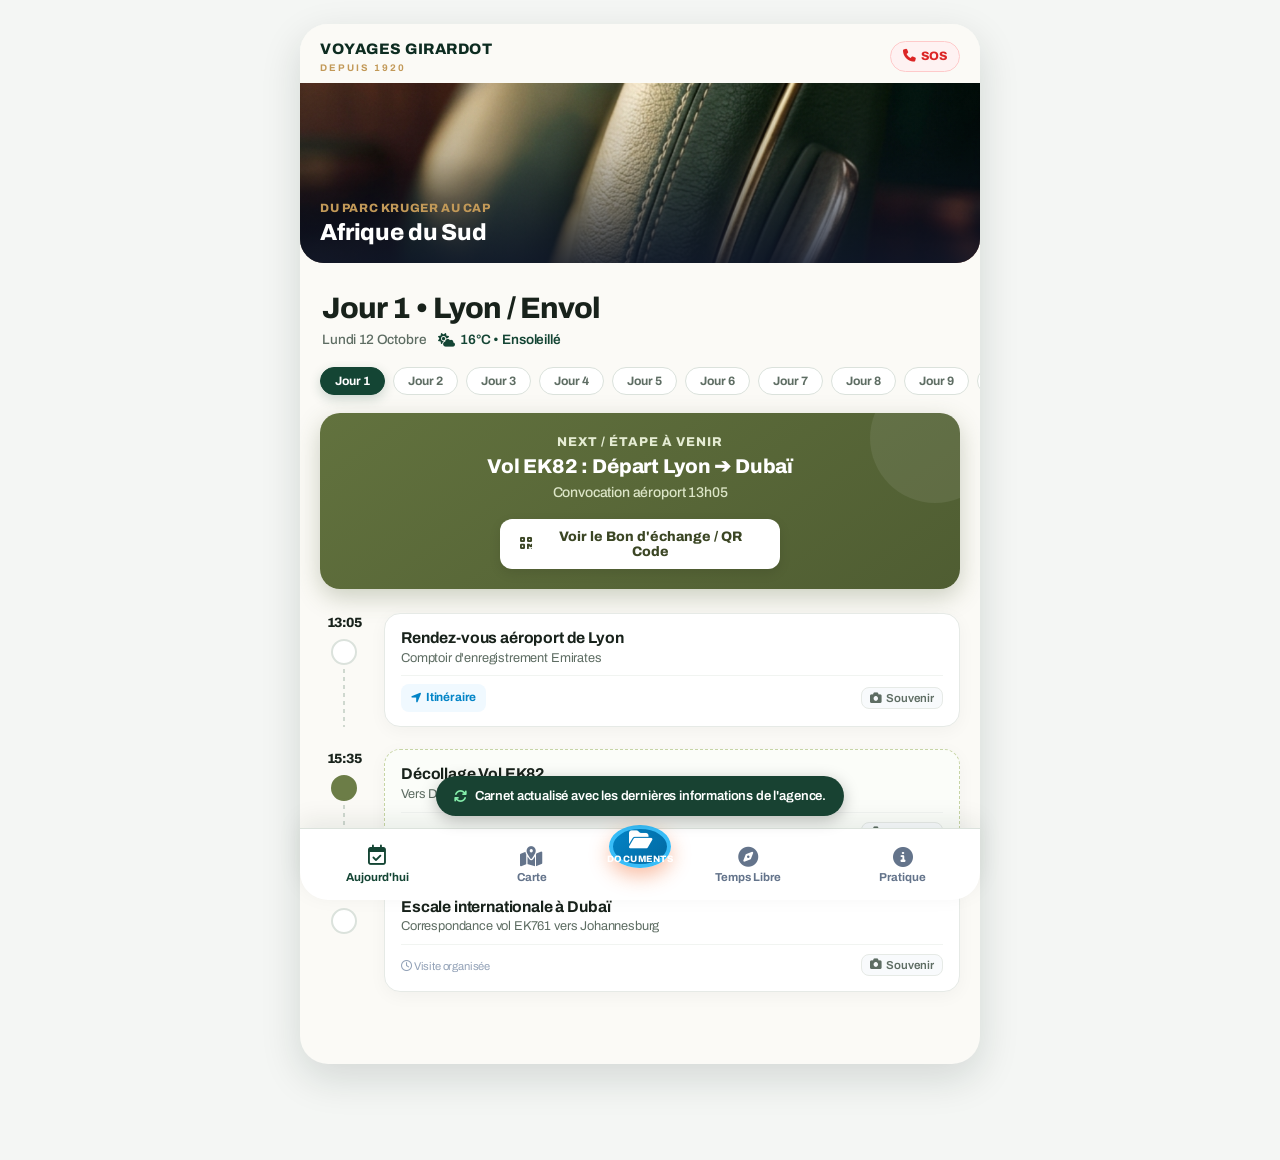
==== commit e1be343f: "feat(storage): migration vers IndexedDB haute capacite (documents, passeports, photos) et synchronis" ====
--- a/index.html
+++ b/index.html
@@ -494,6 +494,7 @@
   <!-- Leaflet JS -->
   <script src="https://unpkg.com/leaflet@1.9.4/dist/leaflet.js"></script>
   <!-- Data & Application Logic -->
+  <script src="storage_service.js"></script>
   <script src="voyages/index_voyages.js"></script>
   <script src="data.js"></script>
   <script src="cruise_fleet.js"></script>
--- a/style.css
+++ b/style.css
@@ -299,6 +299,10 @@
   letter-spacing: -0.02em;
 }
 
+.timeline-track-col > .timeline-node-icon:first-child {
+  margin-top: 10px;
+}
+
 .timeline-node-icon {
   width: 26px;
   height: 26px;
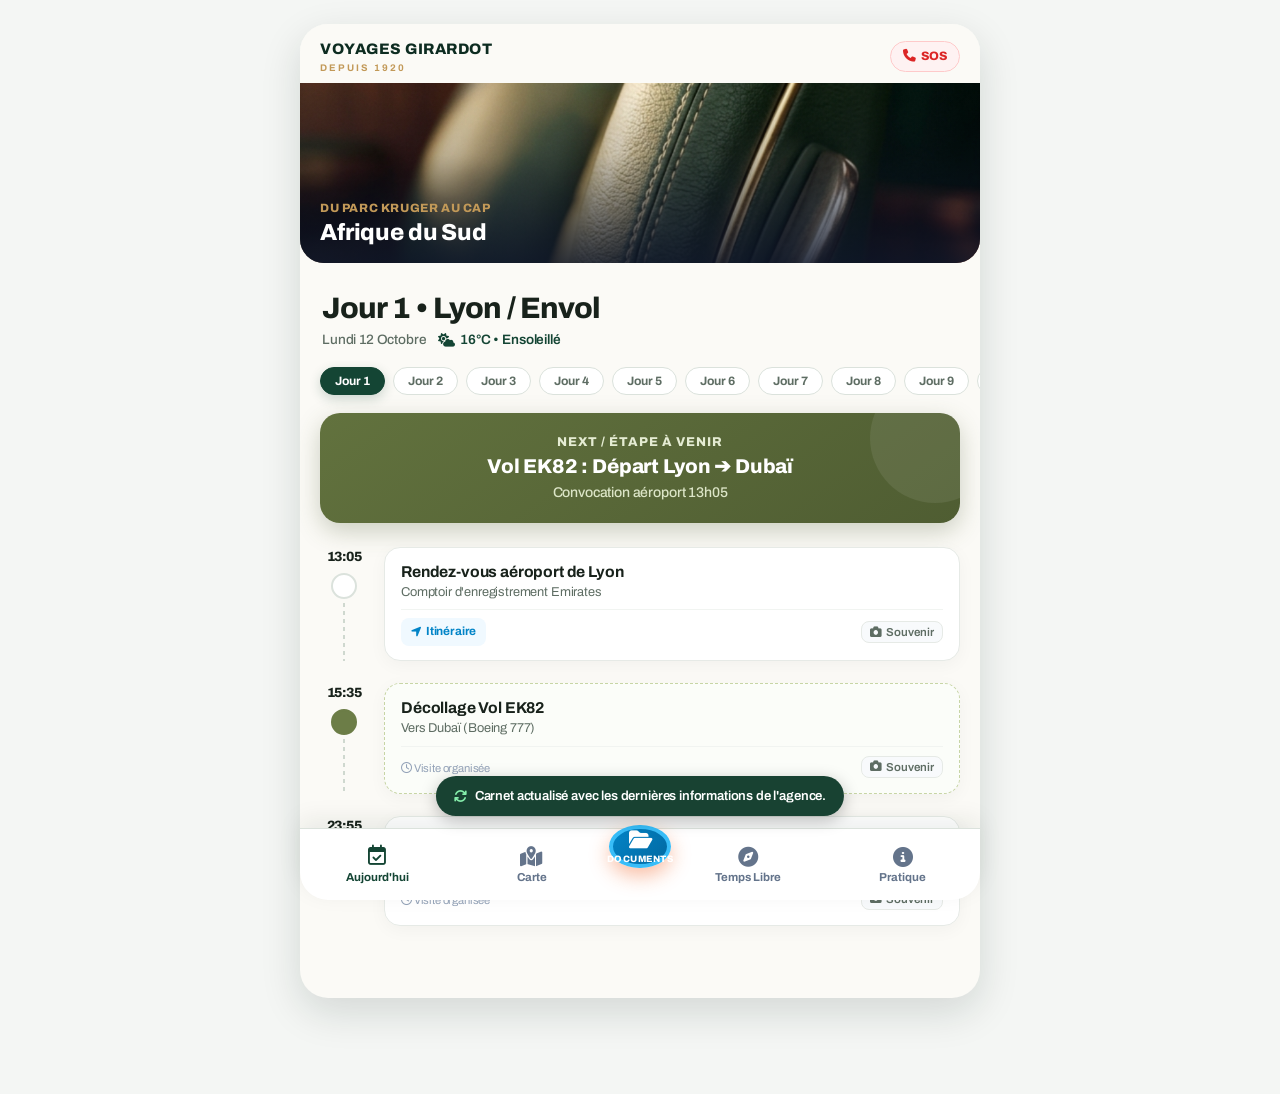
==== commit daf774e5: "feat(import-pdf): refonte du titrage nominal des etapes, extraction intelligente des vols/trains, ne" ====
--- a/index.html
+++ b/index.html
@@ -80,9 +80,6 @@
           <div class="next-tag">NEXT / ÉTAPE À VENIR</div>
           <h2 class="next-event-title" id="next-title">Envol pour Johannesburg</h2>
           <div class="next-event-sub" id="next-sub">Convocation à l'aéroport de Lyon (13h05)</div>
-          <button class="btn-qr-action" id="btn-show-qr">
-            <i class="fa-solid fa-qrcode"></i> Voir le Bon d'échange / QR Code
-          </button>
         </div>
 
         <!-- Fil du Jour / Timeline Style Magazine -->
--- a/style.css
+++ b/style.css
@@ -243,7 +243,7 @@
 .next-event-sub {
   font-size: 0.88rem;
   color: #dce5c7;
-  margin-bottom: 16px;
+  margin-bottom: 0;
   font-weight: 500;
 }
 
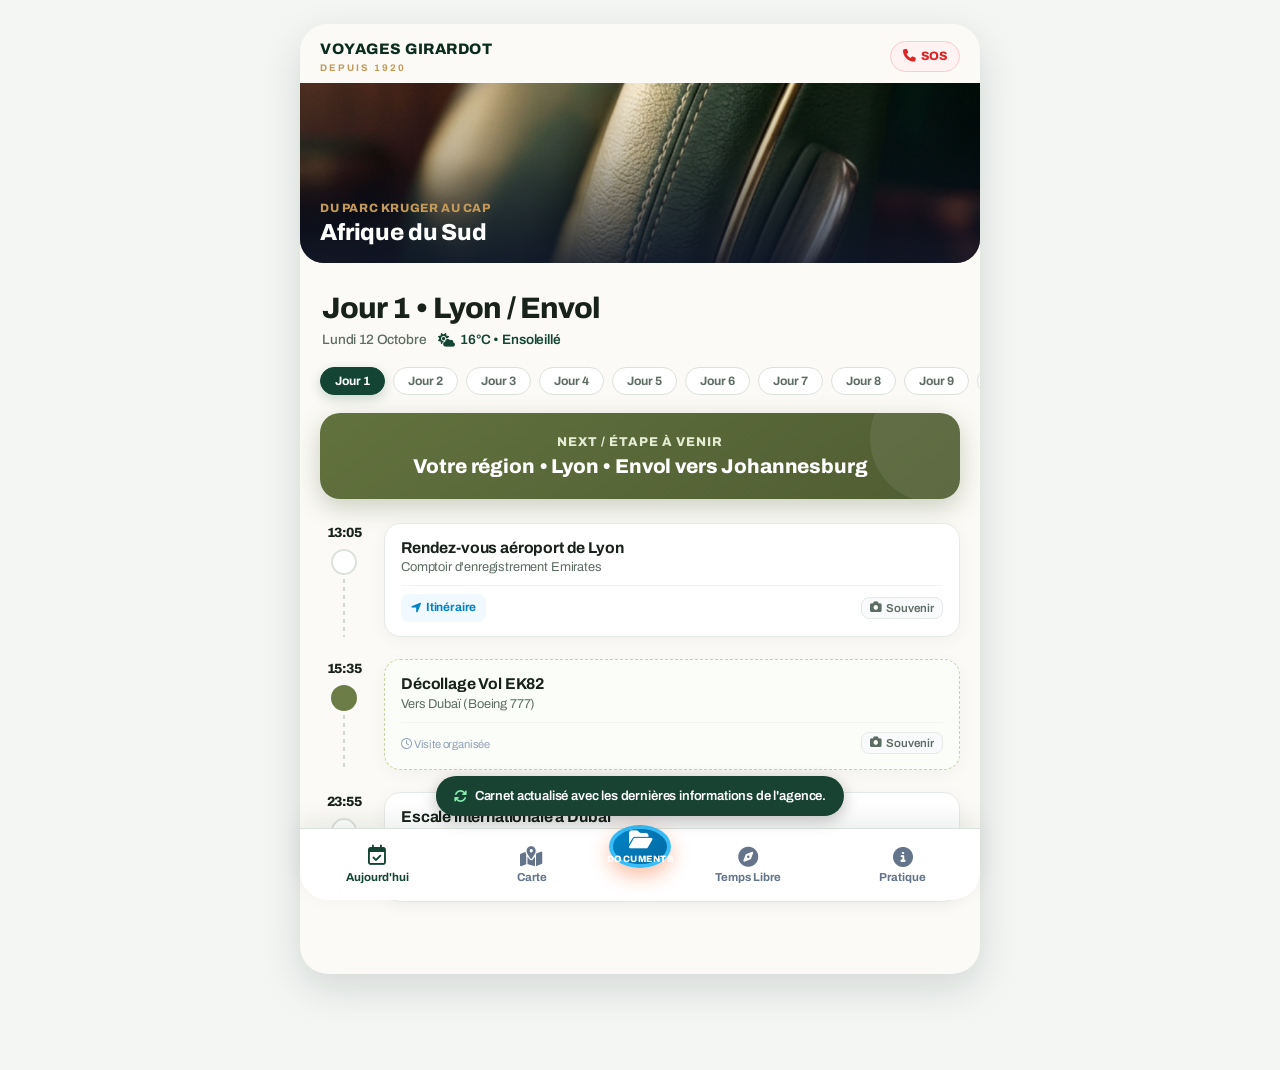
==== commit 24c4c89b: "fix(client): supprimer le sous-titre de la carte NEXT et passer le SW en v27 Network-First" ====
--- a/index.html
+++ b/index.html
@@ -79,7 +79,6 @@
         <div class="next-event-card" id="next-event-box">
           <div class="next-tag">NEXT / ÉTAPE À VENIR</div>
           <h2 class="next-event-title" id="next-title">Envol pour Johannesburg</h2>
-          <div class="next-event-sub" id="next-sub">Convocation à l'aéroport de Lyon (13h05)</div>
         </div>
 
         <!-- Fil du Jour / Timeline Style Magazine -->
--- a/style.css
+++ b/style.css
@@ -236,15 +236,12 @@
 .next-event-title {
   font-size: 1.25rem;
   font-weight: 800;
-  margin-bottom: 4px;
-  line-height: 1.2;
+  margin-bottom: 0;
+  line-height: 1.25;
 }
 
 .next-event-sub {
-  font-size: 0.88rem;
-  color: #dce5c7;
-  margin-bottom: 0;
-  font-weight: 500;
+  display: none !important;
 }
 
 .btn-qr-action {
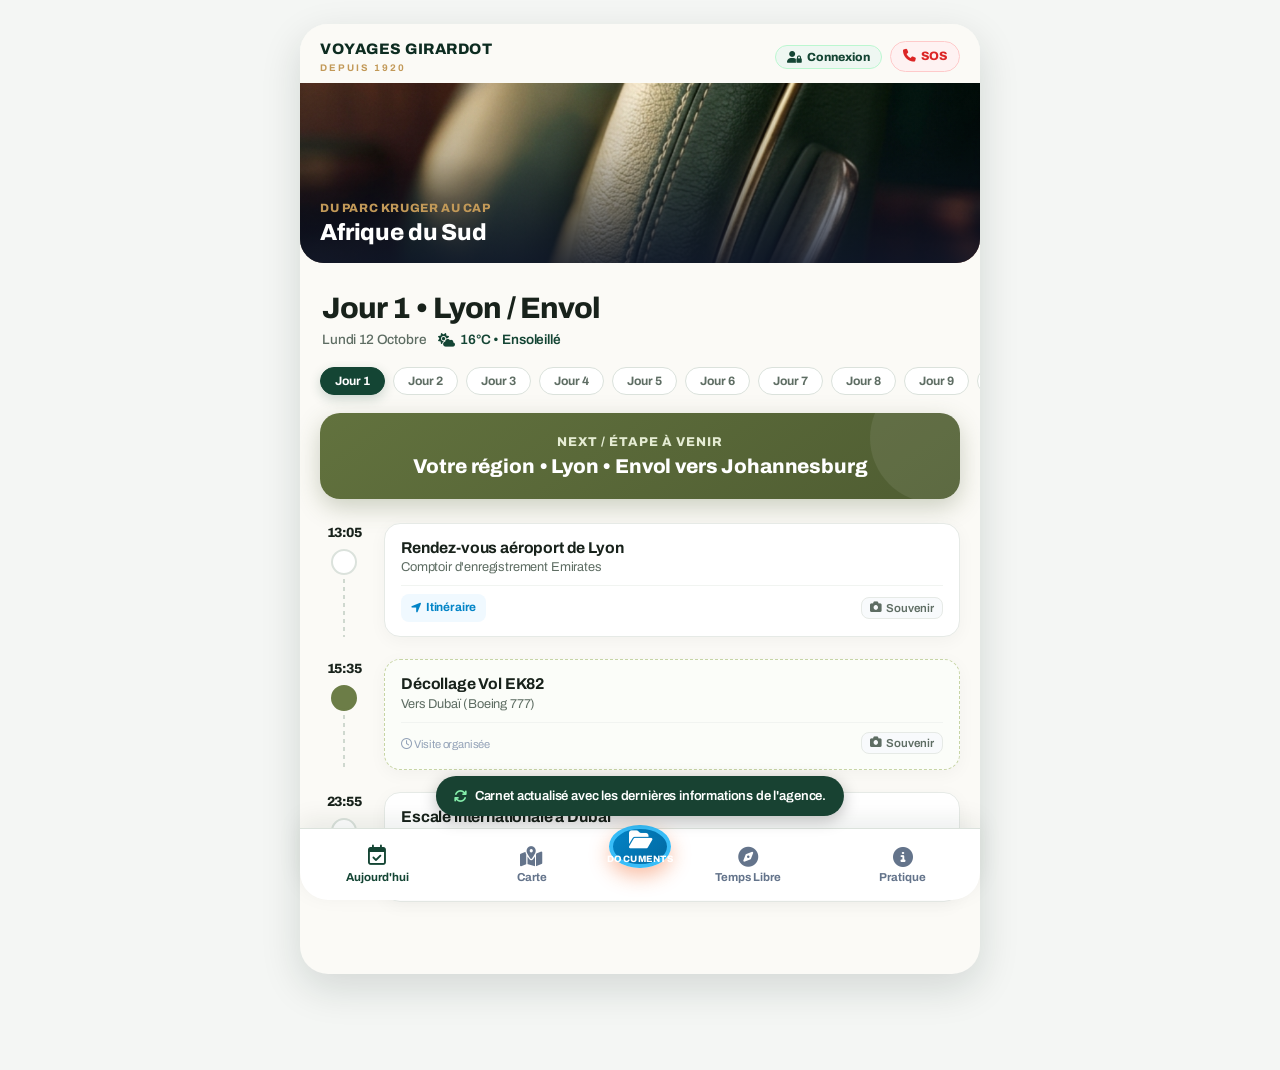
==== commit 650dd603: "feat(auth): accès ID/MDP multi-voyages, personnalisation client, conducteur et gestion admin (Lots 1" ====
--- a/index.html
+++ b/index.html
@@ -28,12 +28,16 @@
     <!-- Top Minimal Branding & Emergency Row -->
     <header class="editorial-topbar">
       <a href="#" class="brand-minimal" onclick="switchMainTab('tab-today'); return false;">
+        <img id="brand-partner-logo" class="brand-partner-logo" src="" alt="Logo partenaire" style="display:none;">
         <div>
-          <div class="logo-text">Voyages Girardot</div>
-          <span class="logo-sub">DEPUIS 1920</span>
+          <div class="logo-text" id="brand-logo-text">Voyages Girardot</div>
+          <span class="logo-sub" id="brand-logo-sub">DEPUIS 1920</span>
         </div>
       </a>
       <div class="top-right-actions">
+        <button type="button" id="client-auth-btn" onclick="openClientAuthPortal()" style="background:#eef7f2; color:#144534; border:1px solid #bbf7d0; border-radius:999px; padding:5px 11px; font-size:0.74rem; font-weight:800; cursor:pointer; display:inline-flex; align-items:center; gap:5px;" title="Espace personnel — Connexion ou Mes Voyages">
+          <i class="fa-solid fa-user-lock"></i> <span>Connexion</span>
+        </button>
         <a href="#sos" class="sos-badge" onclick="switchMainTab('tab-pratique'); return false;" title="Assistance et urgence 24/7">
           <i class="fa-solid fa-phone"></i> SOS
         </a>
@@ -54,6 +58,9 @@
             <h1 id="destination-hero-title" style="color:white; font-size:1.45rem; font-weight:800; margin:0; line-height:1.2;"></h1>
           </div>
         </div>
+
+        <!-- Bandeau Personnalisé Voyageur & Groupe (Lot 2) -->
+        <div id="traveler-personal-banner" style="display:none;"></div>
 
         <!-- Titre Editorial du Jour -->
         <div class="day-focus-header">
@@ -492,6 +499,7 @@
   <!-- Data & Application Logic -->
   <script src="storage_service.js"></script>
   <script src="voyages/index_voyages.js"></script>
+  <script src="auth_service.js"></script>
   <script src="data.js"></script>
   <script src="cruise_fleet.js"></script>
   <script src="app.js"></script>
--- a/style.css
+++ b/style.css
@@ -203,7 +203,7 @@
 /* "NEXT / À VENIR" HERO CARD (Copie conforme style magazine de la photo) */
 .next-event-card {
   margin: 4px 20px 20px;
-  background: linear-gradient(145deg, #62723e 0%, #4f5d32 100%);
+  background: linear-gradient(145deg, var(--next-banner-start, #62723e) 0%, var(--next-banner-end, #4f5d32) 100%);
   color: white;
   border-radius: 20px;
   padding: 20px 22px;
@@ -1204,3 +1204,155 @@
   border-right: 8px solid transparent;
   border-top: 55px solid #cbd5e1; /* Flèche Sud blanche/grise */
 }
+
+/* ==========================================================================
+   LOT 2 : MARQUE BLANCHE & PERSONNALISATION INDIVIDUELLE VOYAGEUR
+   ========================================================================== */
+.brand-partner-logo {
+  max-height: 30px;
+  max-width: 92px;
+  object-fit: contain;
+  border-radius: 6px;
+  flex-shrink: 0;
+}
+
+.personal-banner-card {
+  margin: 4px 20px 14px;
+  background: #ffffff;
+  border: 1px solid var(--border-light);
+  border-left: 4px solid var(--primary-color);
+  border-radius: 16px;
+  padding: 14px 16px;
+  box-shadow: var(--shadow-subtle);
+  display: flex;
+  flex-direction: column;
+  gap: 10px;
+}
+
+.personal-banner-top {
+  display: flex;
+  justify-content: space-between;
+  align-items: center;
+  flex-wrap: wrap;
+  gap: 8px;
+}
+
+.personal-greeting {
+  font-size: 0.98rem;
+  font-weight: 800;
+  color: var(--primary-dark);
+  display: flex;
+  align-items: center;
+  gap: 7px;
+}
+
+.personal-dossier-badge {
+  background: var(--accent-gold-light);
+  color: #855e1c;
+  border: 1px solid rgba(194, 153, 88, 0.35);
+  font-size: 0.7rem;
+  font-weight: 800;
+  padding: 3px 9px;
+  border-radius: 999px;
+}
+
+.personal-welcome-msg {
+  background: var(--bg-sand);
+  border: 1px solid var(--border-light);
+  border-radius: 10px;
+  padding: 8px 11px;
+  font-size: 0.8rem;
+  color: var(--text-main);
+  line-height: 1.42;
+}
+
+.personal-info-grid {
+  display: grid;
+  grid-template-columns: repeat(auto-fit, minmax(150px, 1fr));
+  gap: 8px;
+}
+
+.personal-info-pill {
+  background: #f8faf8;
+  border: 1px solid var(--border-light);
+  border-radius: 10px;
+  padding: 8px 10px;
+}
+
+.personal-info-label {
+  font-size: 0.66rem;
+  font-weight: 800;
+  text-transform: uppercase;
+  letter-spacing: 0.04em;
+  color: var(--text-muted);
+  margin-bottom: 2px;
+  display: flex;
+  align-items: center;
+  gap: 5px;
+}
+
+.personal-info-label i {
+  color: var(--accent-gold);
+}
+
+.personal-info-val {
+  font-size: 0.82rem;
+  font-weight: 800;
+  color: var(--primary-dark);
+}
+
+.personal-options-row {
+  display: flex;
+  flex-wrap: wrap;
+  align-items: center;
+  gap: 6px;
+  padding-top: 6px;
+  border-top: 1px dashed var(--border-color);
+}
+
+.personal-option-chip {
+  background: linear-gradient(135deg, #fffbeb 0%, #fef3c7 100%);
+  border: 1px solid #fcd34d;
+  color: #92400e;
+  border-radius: 999px;
+  padding: 4px 10px;
+  font-size: 0.72rem;
+  font-weight: 700;
+  display: inline-flex;
+  align-items: center;
+  gap: 5px;
+  cursor: pointer;
+}
+
+.timeline-option-card {
+  margin-top: 14px;
+  padding: 13px 15px;
+  background: linear-gradient(135deg, #fffbeb 0%, #fef3c7 100%);
+  border: 1px solid #fcd34d;
+  border-left: 4px solid var(--accent-gold);
+  border-radius: 14px;
+  box-shadow: 0 4px 12px rgba(194, 153, 88, 0.14);
+}
+
+.timeline-option-badge {
+  display: inline-flex;
+  align-items: center;
+  gap: 5px;
+  font-size: 0.68rem;
+  font-weight: 800;
+  text-transform: uppercase;
+  letter-spacing: 0.04em;
+  color: #92400e;
+  margin-bottom: 4px;
+}
+
+.client-doc-card.nominative-doc {
+  border-left: 4px solid var(--accent-gold);
+  background: linear-gradient(180deg, #fffdf7 0%, #ffffff 45%);
+}
+
+.doc-badge-nominative {
+  background: #fef3c7;
+  color: #92400e;
+  border: 1px solid #fde68a;
+}
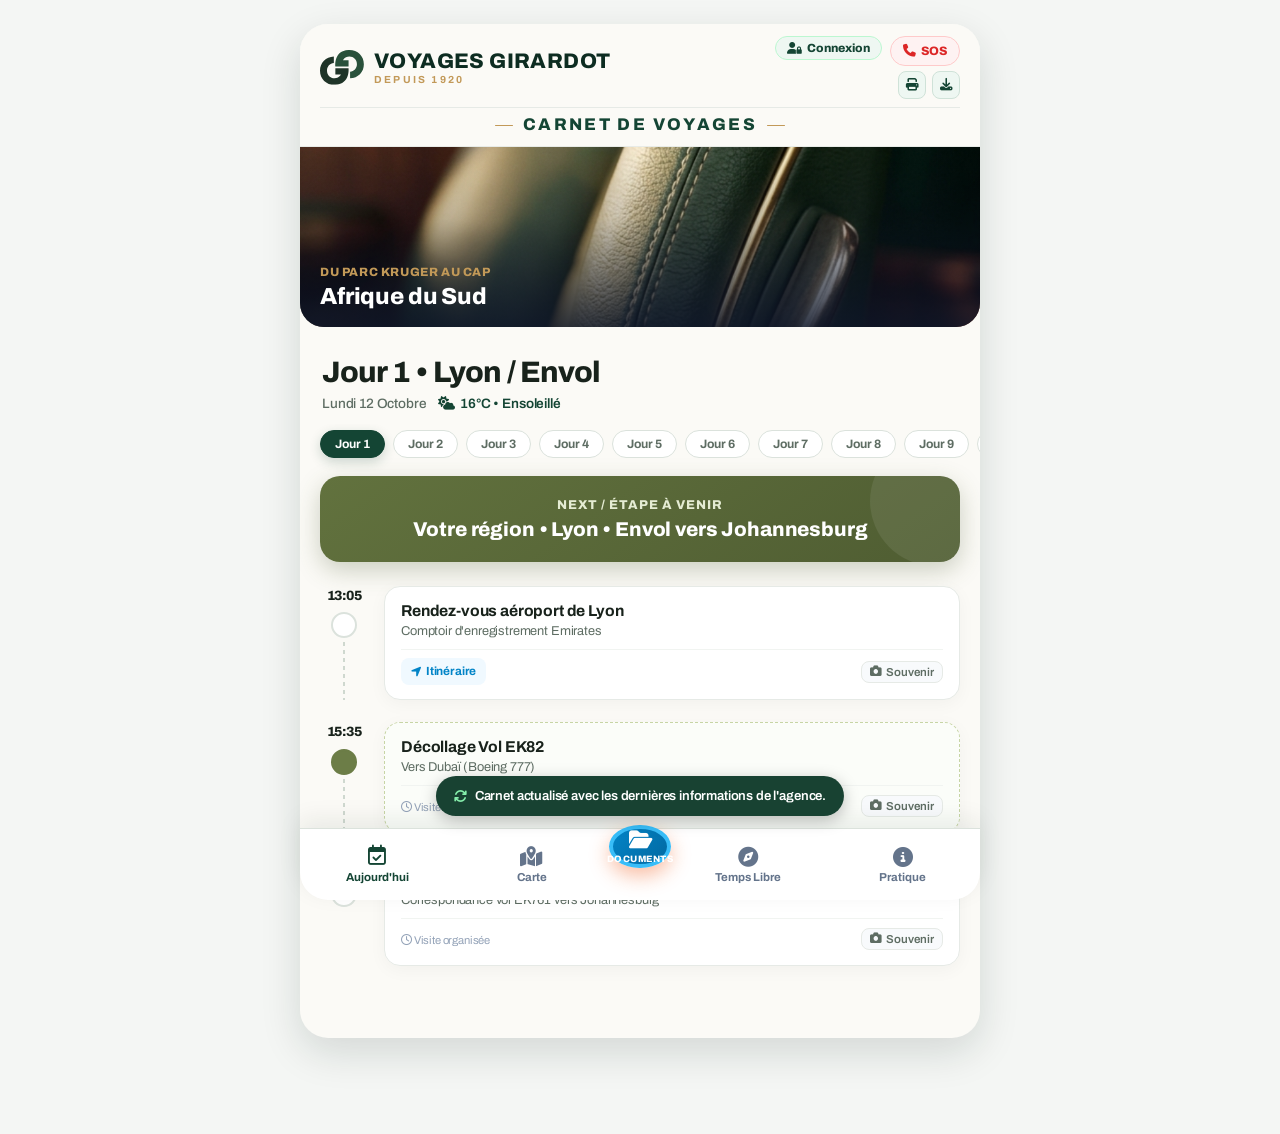
==== commit 4c2e5dd4: "feat(client): logo Groupe Girardot, header Carnet de Voyages, impression PDF et téléchargement auton" ====
--- a/index.html
+++ b/index.html
@@ -27,20 +27,36 @@
 
     <!-- Top Minimal Branding & Emergency Row -->
     <header class="editorial-topbar">
-      <a href="#" class="brand-minimal" onclick="switchMainTab('tab-today'); return false;">
-        <img id="brand-partner-logo" class="brand-partner-logo" src="" alt="Logo partenaire" style="display:none;">
-        <div>
-          <div class="logo-text" id="brand-logo-text">Voyages Girardot</div>
-          <span class="logo-sub" id="brand-logo-sub">DEPUIS 1920</span>
-        </div>
-      </a>
-      <div class="top-right-actions">
-        <button type="button" id="client-auth-btn" onclick="openClientAuthPortal()" style="background:#eef7f2; color:#144534; border:1px solid #bbf7d0; border-radius:999px; padding:5px 11px; font-size:0.74rem; font-weight:800; cursor:pointer; display:inline-flex; align-items:center; gap:5px;" title="Espace personnel — Connexion ou Mes Voyages">
-          <i class="fa-solid fa-user-lock"></i> <span>Connexion</span>
-        </button>
-        <a href="#sos" class="sos-badge" onclick="switchMainTab('tab-pratique'); return false;" title="Assistance et urgence 24/7">
-          <i class="fa-solid fa-phone"></i> SOS
+      <div class="topbar-main-row">
+        <a href="#" class="brand-minimal" onclick="switchMainTab('tab-today'); return false;">
+          <img id="brand-girardot-logo" src="logo-groupe-girardot.svg" alt="" width="42" height="34" class="brand-logo-mark" decoding="async">
+          <img id="brand-partner-logo" class="brand-partner-logo" src="" alt="Logo partenaire" style="display:none;">
+          <div class="brand-text-group">
+            <div class="logo-text" id="brand-logo-text">Voyages Girardot</div>
+            <span class="logo-sub" id="brand-logo-sub">DEPUIS 1920</span>
+          </div>
         </a>
+        <div class="top-right-actions">
+          <button type="button" id="client-auth-btn" onclick="openClientAuthPortal()" style="background:#eef7f2; color:#144534; border:1px solid #bbf7d0; border-radius:999px; padding:5px 11px; font-size:0.74rem; font-weight:800; cursor:pointer; display:inline-flex; align-items:center; gap:5px;" title="Espace personnel — Connexion ou Mes Voyages">
+            <i class="fa-solid fa-user-lock"></i> <span>Connexion</span>
+          </button>
+          <div class="sos-actions-col">
+            <a href="#sos" class="sos-badge" onclick="switchMainTab('tab-pratique'); return false;" title="Assistance et urgence 24/7">
+              <i class="fa-solid fa-phone" aria-hidden="true"></i> SOS
+            </a>
+            <div class="topbar-export-tools" role="group" aria-label="Imprimer ou télécharger le carnet">
+              <button type="button" id="btn-print-carnet" class="topbar-icon-btn" onclick="printClientCarnet()" aria-label="Imprimer le carnet ou enregistrer en PDF" title="Imprimer / Enregistrer en PDF">
+                <i class="fa-solid fa-print" aria-hidden="true"></i>
+              </button>
+              <button type="button" id="btn-download-carnet" class="topbar-icon-btn" onclick="downloadClientCarnet()" aria-label="Télécharger le carnet souvenir hors-ligne" title="Télécharger le carnet pour le conserver hors-ligne">
+                <i class="fa-solid fa-download" aria-hidden="true"></i>
+              </button>
+            </div>
+          </div>
+        </div>
+      </div>
+      <div class="topbar-title-row">
+        <span class="topbar-carnet-title">Carnet de Voyages</span>
       </div>
     </header>
 
@@ -503,5 +519,6 @@
   <script src="data.js"></script>
   <script src="cruise_fleet.js"></script>
   <script src="app.js"></script>
+  <script src="carnet_export.js"></script>
 </body>
 </html>
--- a/style.css
+++ b/style.css
@@ -54,43 +54,218 @@
 
 /* Minimal Top Branding bar */
 .editorial-topbar {
-  padding: 14px 20px 8px;
-  display: flex;
-  justify-content: space-between;
-  align-items: center;
+  padding: 12px clamp(14px, 4vw, 20px) 10px;
+  display: flex;
+  flex-direction: column;
   background: var(--bg-sand);
+  border-bottom: 1px solid rgba(20, 69, 52, 0.08);
   position: sticky;
   top: 0;
   z-index: 999;
+  container: topbar / inline-size;
+}
+
+.topbar-main-row {
+  display: flex;
+  justify-content: space-between;
+  align-items: safe center;
+  gap: 10px;
+  inline-size: 100%;
 }
 
 .brand-minimal {
   display: flex;
   align-items: center;
-  gap: 8px;
+  gap: 10px;
   text-decoration: none;
   color: var(--primary-dark);
+  min-inline-size: 0;
+}
+
+.brand-logo-mark {
+  display: block;
+  inline-size: clamp(36px, 9cqi, 44px);
+  block-size: auto;
+  aspect-ratio: 33 / 27;
+  flex-shrink: 0;
+}
+
+.brand-text-group {
+  min-inline-size: 0;
 }
 
 .brand-minimal .logo-text {
-  font-size: 0.95rem;
-  font-weight: 800;
-  letter-spacing: 0.5px;
+  font-size: clamp(1.12rem, 0.92rem + 1.2cqi, 1.32rem);
+  font-weight: 800;
+  letter-spacing: 0.4px;
+  line-height: 1.1;
   text-transform: uppercase;
+  color: var(--primary-dark);
 }
 
 .brand-minimal .logo-sub {
-  font-size: 0.6rem;
-  letter-spacing: 2px;
+  font-size: 0.64rem;
+  letter-spacing: 2.2px;
   color: var(--accent-gold);
   font-weight: 700;
   display: block;
+  line-height: 1.2;
+  margin-block-start: 2px;
 }
 
 .top-right-actions {
   display: flex;
-  align-items: center;
+  align-items: flex-start;
   gap: 8px;
+  flex-shrink: 0;
+}
+
+.sos-actions-col {
+  display: flex;
+  flex-direction: column;
+  align-items: flex-end;
+  gap: 5px;
+}
+
+.topbar-export-tools {
+  display: inline-flex;
+  align-items: center;
+  gap: 6px;
+}
+
+.topbar-icon-btn {
+  min-inline-size: 28px;
+  min-block-size: 28px;
+  padding: 4px 7px;
+  border-radius: 8px;
+  border: 1px solid #cfe2d8;
+  background: #eef7f2;
+  color: var(--primary-color);
+  display: inline-flex;
+  align-items: center;
+  justify-content: center;
+  font-size: 0.78rem;
+  cursor: pointer;
+  transition: background 0.15s ease, transform 0.15s ease, border-color 0.15s ease;
+}
+
+.topbar-icon-btn:hover {
+  background: #dcf0e5;
+  border-color: var(--primary-color);
+  transform: translateY(-1px);
+}
+
+.topbar-icon-btn:active {
+  transform: scale(0.96);
+}
+
+.topbar-icon-btn:focus-visible {
+  outline: 2px solid var(--primary-color);
+  outline-offset: 2px;
+}
+
+.topbar-title-row {
+  display: flex;
+  justify-content: center;
+  align-items: center;
+  margin-block-start: 8px;
+  padding-block-start: 7px;
+  border-top: 1px solid var(--border-light);
+}
+
+.topbar-carnet-title {
+  display: inline-flex;
+  align-items: center;
+  gap: 10px;
+  font-size: clamp(0.92rem, 0.82rem + 0.6cqi, 1.06rem);
+  font-weight: 800;
+  letter-spacing: 0.14em;
+  text-transform: uppercase;
+  color: var(--primary-color);
+  text-align: center;
+  line-height: 1.2;
+}
+
+.topbar-carnet-title::before,
+.topbar-carnet-title::after {
+  content: '';
+  inline-size: 18px;
+  block-size: 1.5px;
+  background: var(--accent-gold);
+  border-radius: 2px;
+  flex-shrink: 0;
+}
+
+@container topbar (inline-size < 460px) {
+  .topbar-main-row {
+    gap: 8px;
+  }
+  .brand-minimal {
+    gap: 8px;
+  }
+  .top-right-actions {
+    flex-direction: column;
+    align-items: flex-end;
+    gap: 4px;
+  }
+  .sos-actions-col {
+    gap: 4px;
+  }
+  .topbar-export-tools {
+    gap: 5px;
+  }
+  .topbar-icon-btn {
+    min-inline-size: 26px;
+    min-block-size: 26px;
+    padding: 3px 6px;
+    font-size: 0.74rem;
+  }
+  .top-right-actions .sos-badge {
+    padding: 3px 10px;
+    font-size: 0.7rem;
+  }
+  #client-auth-btn {
+    padding: 4px 10px !important;
+    font-size: 0.7rem !important;
+  }
+}
+
+@media (pointer: coarse) {
+  .topbar-icon-btn {
+    min-inline-size: 28px;
+    min-block-size: 28px;
+  }
+}
+
+@container topbar (inline-size < 430px) {
+  .topbar-main-row {
+    gap: 6px;
+  }
+  .brand-minimal {
+    gap: 7px;
+  }
+  .brand-logo-mark {
+    inline-size: 34px;
+  }
+  .brand-minimal .logo-text {
+    font-size: 1.04rem;
+    letter-spacing: 0.1px;
+  }
+  #client-auth-btn {
+    padding: 3px 8px !important;
+    font-size: 0.68rem !important;
+  }
+}
+
+@container topbar (inline-size < 370px) {
+  .topbar-carnet-title {
+    letter-spacing: 0.1em;
+    gap: 8px;
+  }
+  .topbar-carnet-title::before,
+  .topbar-carnet-title::after {
+    inline-size: 12px;
+  }
 }
 
 .sos-badge {
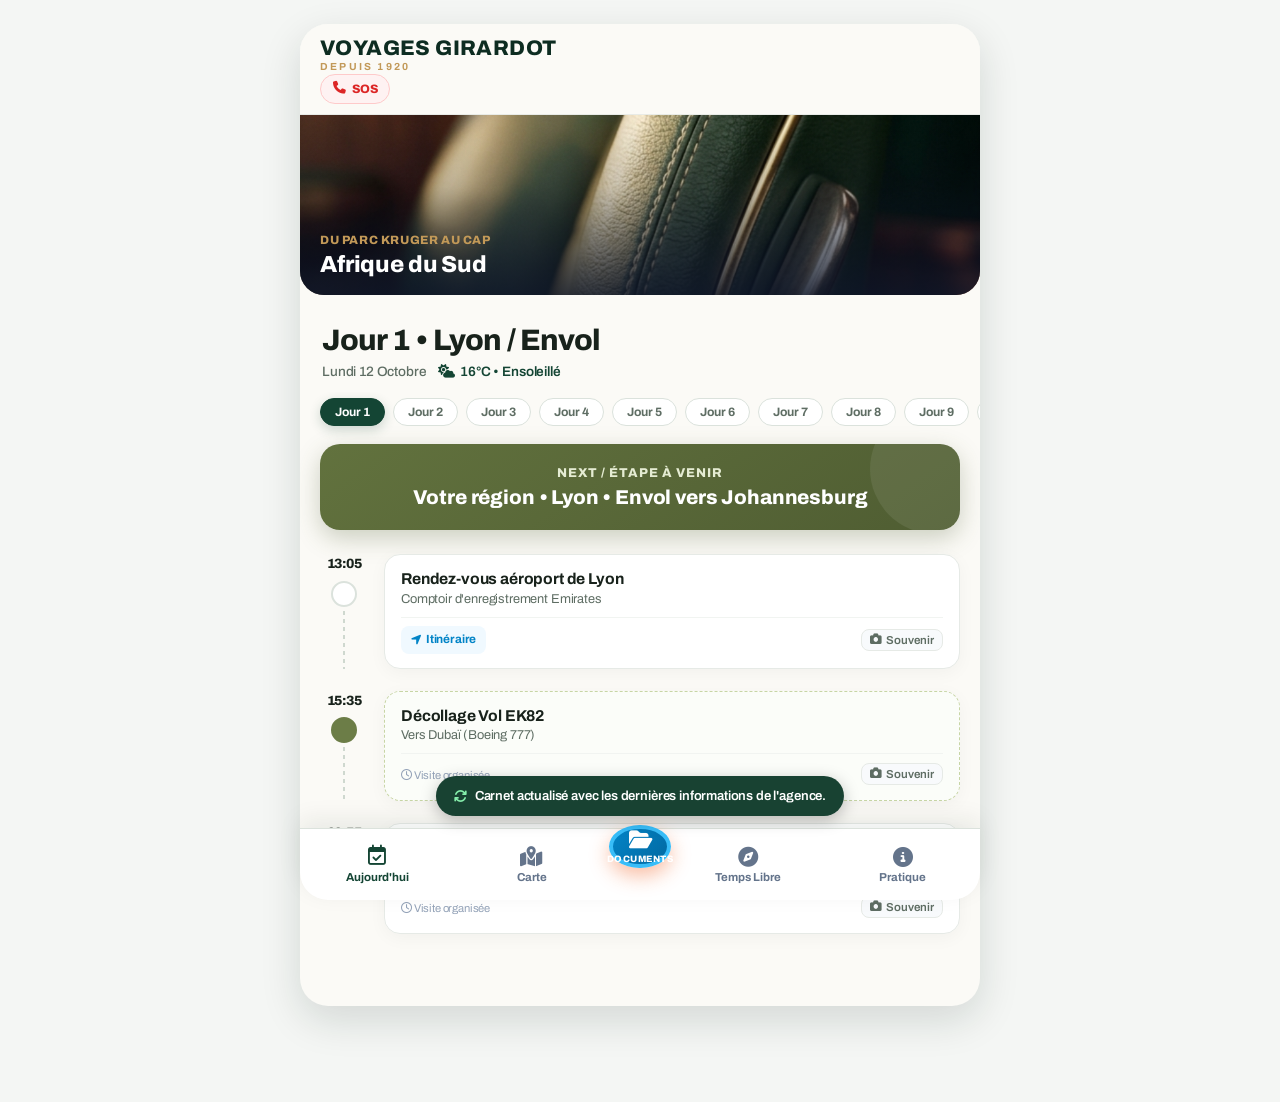
==== commit e8a96f64: "feat(pwa): manifest dynamique avec start_url cible par voyage et metas apple" ====
--- a/index.html
+++ b/index.html
@@ -11,6 +11,7 @@
   <meta name="theme-color" content="#144534">
   <meta name="apple-mobile-web-app-capable" content="yes">
   <meta name="apple-mobile-web-app-status-bar-style" content="black-translucent">
+  <meta name="apple-mobile-web-app-title" content="Carnet Girardot">
   <meta name="referrer" content="no-referrer-when-downgrade">
   <link rel="preconnect" href="https://fonts.googleapis.com">
   <link rel="preconnect" href="https://fonts.gstatic.com" crossorigin>
@@ -27,36 +28,16 @@
 
     <!-- Top Minimal Branding & Emergency Row -->
     <header class="editorial-topbar">
-      <div class="topbar-main-row">
-        <a href="#" class="brand-minimal" onclick="switchMainTab('tab-today'); return false;">
-          <img id="brand-girardot-logo" src="logo-groupe-girardot.svg" alt="" width="42" height="34" class="brand-logo-mark" decoding="async">
-          <img id="brand-partner-logo" class="brand-partner-logo" src="" alt="Logo partenaire" style="display:none;">
-          <div class="brand-text-group">
-            <div class="logo-text" id="brand-logo-text">Voyages Girardot</div>
-            <span class="logo-sub" id="brand-logo-sub">DEPUIS 1920</span>
-          </div>
+      <a href="#" class="brand-minimal" onclick="switchMainTab('tab-today'); return false;">
+        <div>
+          <div class="logo-text">Voyages Girardot</div>
+          <span class="logo-sub">DEPUIS 1920</span>
+        </div>
+      </a>
+      <div class="top-right-actions">
+        <a href="#sos" class="sos-badge" onclick="switchMainTab('tab-pratique'); return false;" title="Assistance et urgence 24/7">
+          <i class="fa-solid fa-phone"></i> SOS
         </a>
-        <div class="top-right-actions">
-          <button type="button" id="client-auth-btn" onclick="openClientAuthPortal()" style="background:#eef7f2; color:#144534; border:1px solid #bbf7d0; border-radius:999px; padding:5px 11px; font-size:0.74rem; font-weight:800; cursor:pointer; display:inline-flex; align-items:center; gap:5px;" title="Espace personnel — Connexion ou Mes Voyages">
-            <i class="fa-solid fa-user-lock"></i> <span>Connexion</span>
-          </button>
-          <div class="sos-actions-col">
-            <a href="#sos" class="sos-badge" onclick="switchMainTab('tab-pratique'); return false;" title="Assistance et urgence 24/7">
-              <i class="fa-solid fa-phone" aria-hidden="true"></i> SOS
-            </a>
-            <div class="topbar-export-tools" role="group" aria-label="Imprimer ou télécharger le carnet">
-              <button type="button" id="btn-print-carnet" class="topbar-icon-btn" onclick="printClientCarnet()" aria-label="Imprimer le carnet ou enregistrer en PDF" title="Imprimer / Enregistrer en PDF">
-                <i class="fa-solid fa-print" aria-hidden="true"></i>
-              </button>
-              <button type="button" id="btn-download-carnet" class="topbar-icon-btn" onclick="downloadClientCarnet()" aria-label="Télécharger le carnet souvenir hors-ligne" title="Télécharger le carnet pour le conserver hors-ligne">
-                <i class="fa-solid fa-download" aria-hidden="true"></i>
-              </button>
-            </div>
-          </div>
-        </div>
-      </div>
-      <div class="topbar-title-row">
-        <span class="topbar-carnet-title">Carnet de Voyages</span>
       </div>
     </header>
 
@@ -74,9 +55,6 @@
             <h1 id="destination-hero-title" style="color:white; font-size:1.45rem; font-weight:800; margin:0; line-height:1.2;"></h1>
           </div>
         </div>
-
-        <!-- Bandeau Personnalisé Voyageur & Groupe (Lot 2) -->
-        <div id="traveler-personal-banner" style="display:none;"></div>
 
         <!-- Titre Editorial du Jour -->
         <div class="day-focus-header">
@@ -515,10 +493,8 @@
   <!-- Data & Application Logic -->
   <script src="storage_service.js"></script>
   <script src="voyages/index_voyages.js"></script>
-  <script src="auth_service.js"></script>
   <script src="data.js"></script>
   <script src="cruise_fleet.js"></script>
   <script src="app.js"></script>
-  <script src="carnet_export.js"></script>
 </body>
 </html>
--- a/style.css
+++ b/style.css
@@ -1531,3 +1531,102 @@
   color: #92400e;
   border: 1px solid #fde68a;
 }
+
+/* ==========================================================================
+   MODE ARCHIVE NUMÉRIQUE AUTONOME & NOTES SOUVENIRS
+   ========================================================================== */
+.standalone-archive-bar {
+  margin: 8px 18px 6px;
+  padding: 9px 12px;
+  background: #eef7f2;
+  border: 1px solid #cfe2d8;
+  border-radius: 12px;
+  display: flex;
+  justify-content: space-between;
+  align-items: center;
+  gap: 10px;
+  flex-wrap: wrap;
+}
+
+.standalone-archive-bar.is-dirty {
+  background: #fffbeb;
+  border-color: #f59e0b;
+}
+
+.standalone-archive-status {
+  display: flex;
+  align-items: center;
+  gap: 8px;
+  font-size: 0.76rem;
+  font-weight: 700;
+  color: var(--primary-dark);
+}
+
+.standalone-archive-bar.is-dirty .standalone-archive-status {
+  color: #92400e;
+}
+
+.standalone-archive-actions {
+  display: flex;
+  align-items: center;
+  gap: 6px;
+  flex-wrap: wrap;
+}
+
+.standalone-bar-btn {
+  border: 1px solid #cfe2d8;
+  background: #ffffff;
+  color: var(--primary-color);
+  border-radius: 8px;
+  padding: 5px 10px;
+  font-size: 0.74rem;
+  font-weight: 800;
+  cursor: pointer;
+  display: inline-flex;
+  align-items: center;
+  gap: 5px;
+}
+
+.standalone-bar-save {
+  background: var(--primary-color);
+  border-color: var(--primary-color);
+  color: #ffffff;
+}
+
+.standalone-archive-bar.is-dirty .standalone-bar-save {
+  background: #d97706;
+  border-color: #d97706;
+}
+
+.souvenir-note-composer {
+  background: #ffffff;
+  border: 1px solid var(--border-color);
+  border-left: 4px solid var(--accent-gold);
+  border-radius: 14px;
+  padding: 14px;
+  margin-bottom: 16px;
+  box-shadow: var(--shadow-subtle);
+}
+
+.souvenir-note-card {
+  background: linear-gradient(180deg, #fffdf7 0%, #ffffff 100%);
+  border: 1px solid #e7dec6;
+  border-left: 4px solid var(--accent-gold);
+}
+
+.souvenir-note-text {
+  font-size: 0.8rem;
+  color: #334155;
+  line-height: 1.45;
+  margin-top: 4px;
+  white-space: pre-line;
+  word-break: break-word;
+}
+
+.map-offline-fallback {
+  height: auto !important;
+  min-height: 220px;
+  background: #ffffff !important;
+  padding: 16px;
+  overflow-y: auto;
+}
